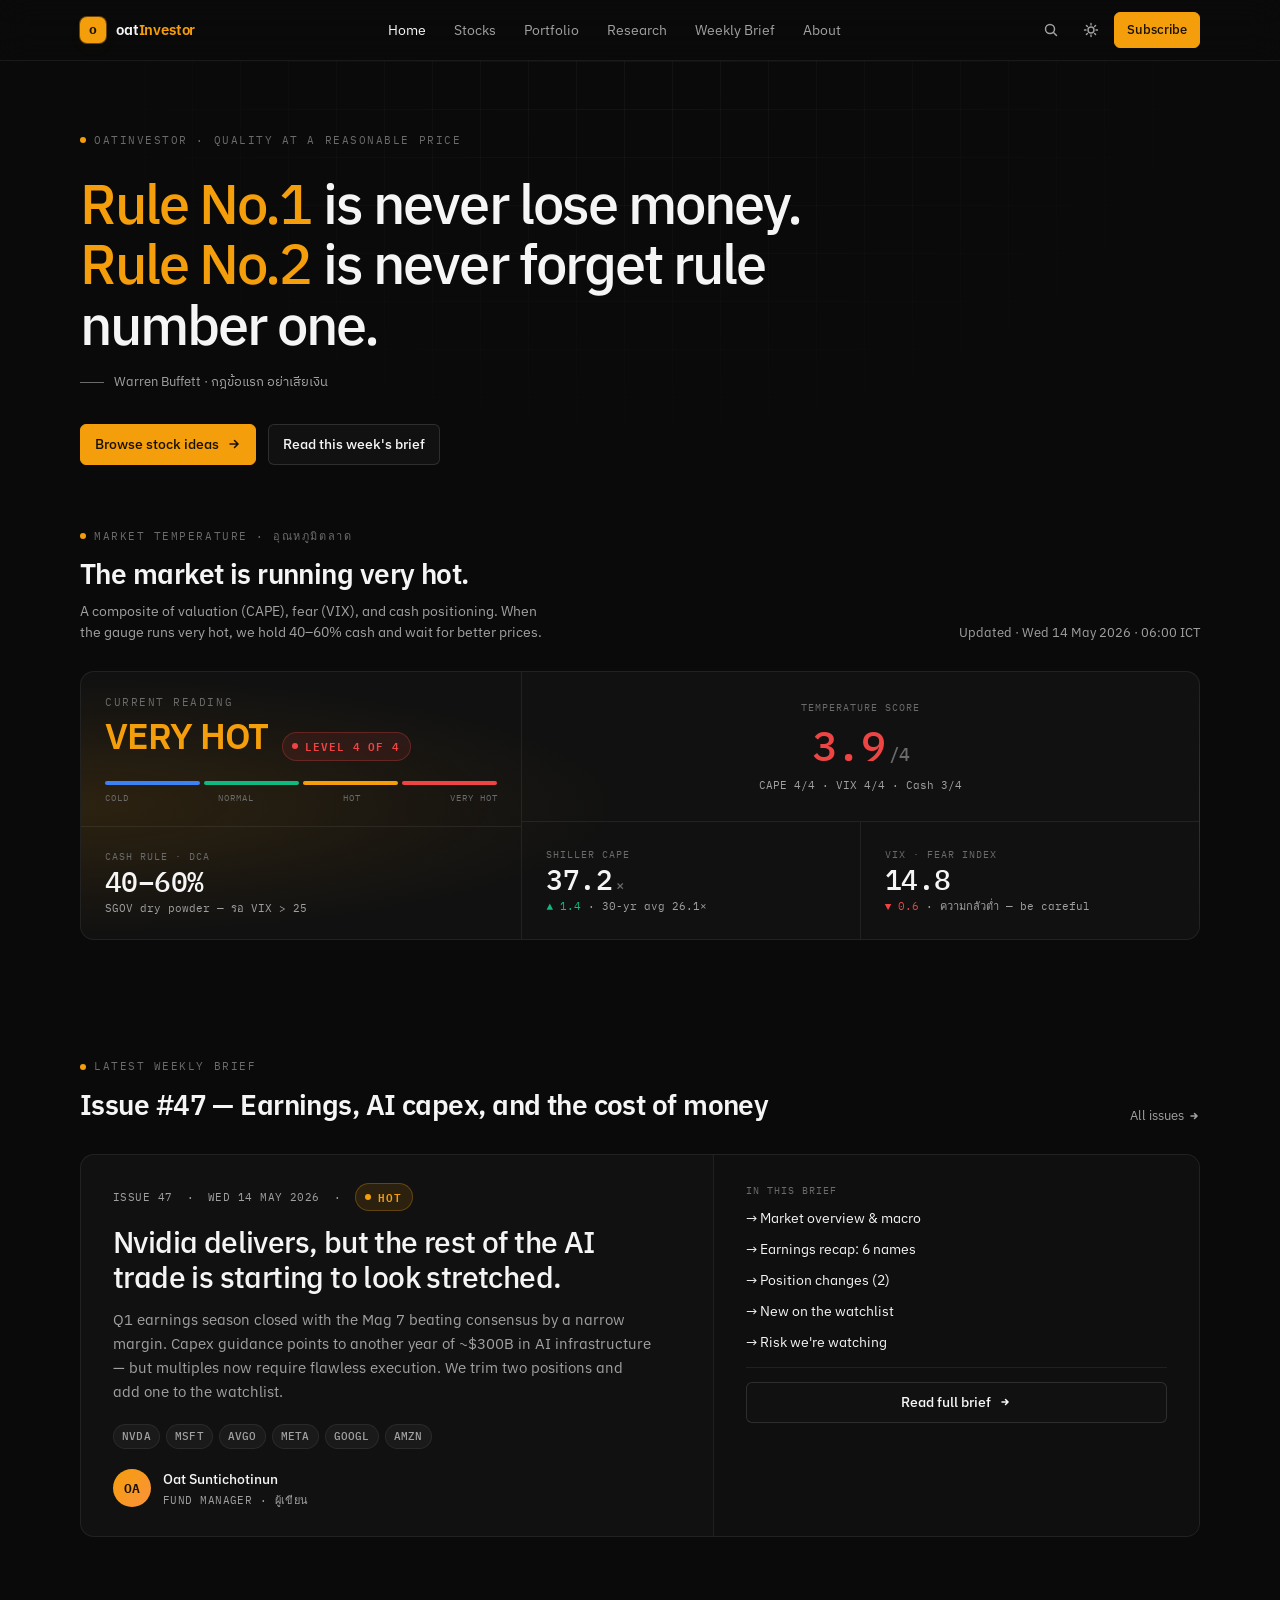
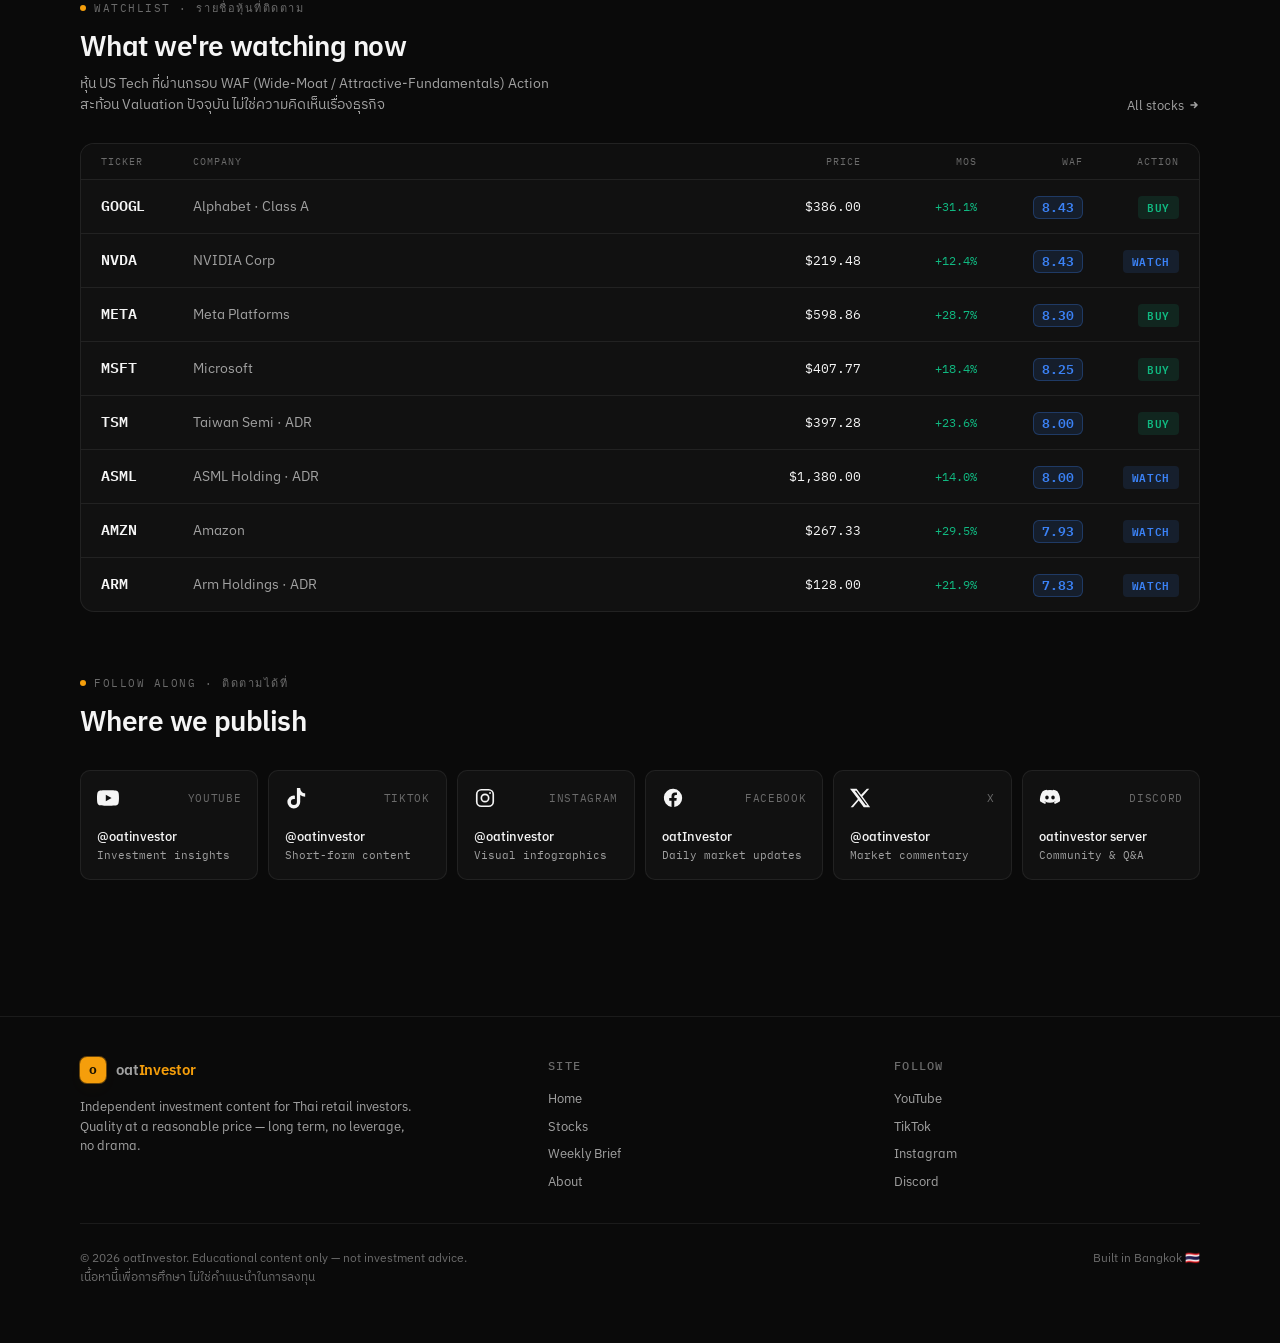
==== index.html @ 45a9cd3b "initial: oat public investment website + benchmark pipeline - Static website: portfolio, stocks, res" ====
<!doctype html>
<html lang="th">
<head>
  <meta charset="utf-8" />
  <meta name="viewport" content="width=device-width, initial-scale=1" />
  <title>oatInvestor — Quality at a reasonable price</title>
  <meta name="description" content="Smart, long-term investing in US tech stocks for Thai retail investors. Weekly briefs, WAF scores, and market temperature signals." />
  <link rel="preconnect" href="https://fonts.googleapis.com" />
  <link rel="preconnect" href="https://fonts.gstatic.com" crossorigin />
  <link href="https://fonts.googleapis.com/css2?family=IBM+Plex+Mono:wght@400;500;600&family=IBM+Plex+Sans+Thai:wght@400;500;600&family=IBM+Plex+Sans:wght@400;500;600;700&display=swap" rel="stylesheet" />
  <link rel="stylesheet" href="styles.css" />
  <script src="app.js" defer></script>
</head>
<body>

<!-- =============== NAV =============== -->
<header class="nav">
  <div class="container nav-inner">
    <a href="index.html" class="brand" aria-label="oatInvestor home">
      <span class="brand-mark" aria-hidden="true">o</span>
      <span class="brand-name">oat<b>Investor</b></span>
    </a>

    <nav class="nav-links" aria-label="Primary">
      <a href="index.html"    class="nav-link" data-nav="index">Home</a>
      <a href="stocks.html"   class="nav-link" data-nav="stocks">Stocks</a>
      <a href="portfolio.html" class="nav-link" data-nav="portfolio">Portfolio</a>
      <a href="research.html"  class="nav-link" data-nav="research">Research</a>
      <a href="brief.html"   class="nav-link" data-nav="brief">Weekly Brief</a>
      <a href="about.html"   class="nav-link" data-nav="about">About</a>
    </nav>

    <div class="nav-actions">
      <button class="icon-btn" aria-label="Search">
        <svg viewBox="0 0 16 16" fill="none" stroke="currentColor" stroke-width="1.5"><circle cx="7" cy="7" r="4.5"/><path d="m10.5 10.5 3 3" stroke-linecap="round"/></svg>
      </button>
      <button class="icon-btn" data-theme-toggle aria-label="Toggle theme">
        <svg data-icon-sun viewBox="0 0 16 16" fill="none" stroke="currentColor" stroke-width="1.4" stroke-linecap="round"><circle cx="8" cy="8" r="3"/><path d="M8 1.5v1.5M8 13v1.5M14.5 8H13M3 8H1.5M12.6 3.4l-1.05 1.05M4.45 11.55 3.4 12.6M12.6 12.6l-1.05-1.05M4.45 4.45 3.4 3.4"/></svg>
        <svg data-icon-moon viewBox="0 0 16 16" fill="none" stroke="currentColor" stroke-width="1.4" stroke-linejoin="round" style="display:none"><path d="M13.5 9.5A5.5 5.5 0 1 1 6.5 2.5a4.5 4.5 0 0 0 7 7Z"/></svg>
      </button>
      <a href="brief.html" class="btn btn-primary" style="font-size:13px;padding:7px 12px">Subscribe</a>
    </div>
  </div>
</header>

<!-- =============== HERO =============== -->
<section class="hero">
  <div class="hero-grid-bg" aria-hidden="true"></div>
  <div class="container hero-inner">
    <span class="eyebrow">oatInvestor · Quality at a reasonable price</span>
    <h1 class="hero-quote">
      <span class="hl">Rule No.<span class="num">1</span></span> is never lose money.<br/>
      <span class="hl">Rule No.<span class="num">2</span></span> is never forget rule number one.
    </h1>
    <div class="hero-attribution">Warren Buffett · กฎข้อแรก อย่าเสียเงิน</div>

    <div class="hero-cta">
      <a href="stocks.html" class="btn btn-primary">
        Browse stock ideas
        <svg width="14" height="14" viewBox="0 0 14 14" fill="none" stroke="currentColor" stroke-width="1.5" stroke-linecap="round"><path d="M3 7h8M7.5 3.5 11 7l-3.5 3.5"/></svg>
      </a>
      <a href="brief.html" class="btn">Read this week's brief</a>
    </div>
  </div>
</section>

<!-- =============== MARKET TEMPERATURE =============== -->
<section class="section" style="padding-top:24px">
  <div class="container">
    <div class="section-head">
      <div>
        <span class="eyebrow">Market Temperature · อุณหภูมิตลาด</span>
        <h2>The market is running very hot.</h2>
        <p class="lead">A composite of valuation (CAPE), fear (VIX), and cash positioning. When the gauge runs very hot, we hold 40–60% cash and wait for better prices.</p>
      </div>
      <span class="link-inline">Updated · Wed 14 May 2026 · 06:00 ICT</span>
    </div>

    <div class="temp-widget" style="grid-template-columns:1.3fr 2fr" role="group" aria-label="Market temperature">

      <!-- LEFT: Current Reading (top) + Cash Rule (bottom) -->
      <div style="padding:0; display:grid; grid-template-rows:1fr auto">
        <div class="temp-main" style="padding:22px 24px">
          <div>
            <div class="temp-main-label">Current reading</div>
            <div style="display:flex; align-items:baseline; gap:14px; margin-top:8px">
              <div class="temp-main-value">VERY HOT</div>
              <span class="temp temp-veryhot"><span class="chip-dot"></span>Level 4 of 4</span>
            </div>
          </div>
          <div>
            <div class="temp-main-scale" aria-hidden="true">
              <div class="tick cold"></div>
              <div class="tick normal"></div>
              <div class="tick hot"></div>
              <div class="tick veryhot"></div>
            </div>
            <div class="temp-main-scale-labels">
              <span>Cold</span><span>Normal</span><span>Hot</span><span>Very hot</span>
            </div>
          </div>
        </div>
        <div class="temp-metric" style="padding:22px 24px; border-top:1px solid var(--hairline)">
          <div class="temp-metric-label">Cash Rule · DCA</div>
          <div class="temp-metric-value">40–60%</div>
          <div class="temp-metric-sub">SGOV dry powder — รอ VIX &gt; 25</div>
        </div>
      </div>

      <!-- RIGHT: Temperature Score (top, centered) + CAPE | VIX (bottom, 2-col) -->
      <div style="padding:0; display:grid; grid-template-rows:auto 1fr">
        <div class="temp-metric" style="padding:28px 24px; text-align:center; align-items:center; border-bottom:1px solid var(--hairline)">
          <div class="temp-metric-label">Temperature Score</div>
          <div class="temp-metric-value" style="color:var(--red); font-size:42px; margin:6px 0">3.9<span style="color:var(--fg-dim); font-size:18px; margin-left:4px">/4</span></div>
          <div class="temp-metric-sub">CAPE 4/4 · VIX 4/4 · Cash 3/4</div>
        </div>
        <div style="display:grid; grid-template-columns:1fr 1fr">
          <div class="temp-metric" style="padding:22px 24px; border-right:1px solid var(--hairline)">
            <div class="temp-metric-label">Shiller CAPE</div>
            <div class="temp-metric-value">37.2<span style="color:var(--fg-dim); font-size:14px; margin-left:4px">×</span></div>
            <div class="temp-metric-sub"><span class="delta-up">▲ 1.4</span> · 30-yr avg 26.1×</div>
          </div>
          <div class="temp-metric" style="padding:22px 24px">
            <div class="temp-metric-label">VIX · Fear Index</div>
            <div class="temp-metric-value">14.8</div>
            <div class="temp-metric-sub"><span class="delta-down">▼ 0.6</span> · ความกลัวต่ำ — be careful</div>
          </div>
        </div>
      </div>

    </div>
  </div>
</section>

<!-- =============== LATEST WEEKLY BRIEF =============== -->
<section class="section">
  <div class="container">
    <div class="section-head">
      <div>
        <span class="eyebrow">Latest Weekly Brief</span>
        <h2>Issue #47 — Earnings, AI capex, and the cost of money</h2>
      </div>
      <a href="brief.html" class="link-inline">All issues
        <svg viewBox="0 0 12 12" fill="none" stroke="currentColor" stroke-width="1.5" stroke-linecap="round"><path d="M3 6h6M6.5 3.5 9 6l-2.5 2.5"/></svg>
      </a>
    </div>

    <article class="brief-preview">
      <div class="brief-preview-main">
        <div class="brief-preview-meta">
          <span>Issue 47</span>
          <span>·</span>
          <span>Wed 14 May 2026</span>
          <span>·</span>
          <span class="temp temp-hot"><span class="chip-dot"></span>Hot</span>
        </div>
        <h3 class="brief-preview-headline">
          Nvidia delivers, but the rest of the AI trade is starting to look stretched.
        </h3>
        <p style="color:var(--fg-muted); font-size:15px; line-height:1.6; max-width:60ch">
          Q1 earnings season closed with the Mag 7 beating consensus by a narrow margin. Capex guidance points to another year of ~$300B in AI infrastructure — but multiples now require flawless execution. We trim two positions and add one to the watchlist.
        </p>
        <div class="brief-tickers">
          <span class="chip">NVDA</span>
          <span class="chip">MSFT</span>
          <span class="chip">AVGO</span>
          <span class="chip">META</span>
          <span class="chip">GOOGL</span>
          <span class="chip">AMZN</span>
        </div>
        <div style="display:flex; align-items:center; gap:14px; margin-top:6px">
          <div class="author">
            <div class="author-avatar">OA</div>
            <div class="author-info">
              <div class="author-name">Oat Suntichotinun</div>
              <div class="author-role">Fund Manager · ผู้เขียน</div>
            </div>
          </div>
        </div>
      </div>

      <aside class="brief-preview-side" aria-label="Brief highlights">
        <div>
          <div class="temp-metric-label" style="margin-bottom:10px">In this brief</div>
          <ul style="list-style:none; padding:0; margin:0; display:grid; gap:10px; font-size:14px; line-height:1.5">
            <li>→ Market overview &amp; macro</li>
            <li>→ Earnings recap: 6 names</li>
            <li>→ Position changes (2)</li>
            <li>→ New on the watchlist</li>
            <li>→ Risk we're watching</li>
          </ul>
        </div>
        <hr class="divider" />
        <a href="brief.html" class="btn" style="width:100%; justify-content:center">
          Read full brief
          <svg width="12" height="12" viewBox="0 0 12 12" fill="none" stroke="currentColor" stroke-width="1.5" stroke-linecap="round"><path d="M3 6h6M6.5 3.5 9 6l-2.5 2.5"/></svg>
        </a>
      </aside>
    </article>
  </div>
</section>

<!-- =============== WATCHLIST STRIP =============== -->
<section class="section" style="padding-top:0">
  <div class="container">
    <div class="section-head">
      <div>
        <span class="eyebrow">Watchlist · รายชื่อหุ้นที่ติดตาม</span>
        <h2>What we're watching now</h2>
        <p class="lead">หุ้น US Tech ที่ผ่านกรอบ WAF (Wide-Moat / Attractive-Fundamentals) Action สะท้อน Valuation ปัจจุบัน ไม่ใช่ความคิดเห็นเรื่องธุรกิจ</p>
      </div>
      <a href="stocks.html" class="link-inline">All stocks
        <svg viewBox="0 0 12 12" fill="none" stroke="currentColor" stroke-width="1.5" stroke-linecap="round"><path d="M3 6h6M6.5 3.5 9 6l-2.5 2.5"/></svg>
      </a>
    </div>

    <div class="watchlist">
      <!-- Header row -->
      <div class="watchlist-row">
        <span>Ticker</span>
        <span>Company</span>
        <span style="text-align:right" class="col-hide-mobile">Price</span>
        <span style="text-align:right" class="col-hide-mobile">MoS</span>
        <span style="text-align:right">WAF</span>
        <span style="text-align:right">Action</span>
      </div>

      <!-- GOOGL -->
      <a class="watchlist-row" href="stocks.html">
        <span class="watchlist-ticker">GOOGL</span>
        <span class="watchlist-name">Alphabet · Class A</span>
        <span class="watchlist-price col-hide-mobile">$386.00</span>
        <span class="watchlist-delta delta-up col-hide-mobile">+31.1%</span>
        <span style="text-align:right"><span class="waf waf-mid">8.43</span></span>
        <span style="text-align:right"><span class="action action-buy">Buy</span></span>
      </a>

      <!-- NVDA -->
      <a class="watchlist-row" href="stock-nvda.html">
        <span class="watchlist-ticker">NVDA</span>
        <span class="watchlist-name">NVIDIA Corp</span>
        <span class="watchlist-price col-hide-mobile">$219.48</span>
        <span class="watchlist-delta delta-up col-hide-mobile">+12.4%</span>
        <span style="text-align:right"><span class="waf waf-mid">8.43</span></span>
        <span style="text-align:right"><span class="action action-watch">Watch</span></span>
      </a>

      <!-- META -->
      <a class="watchlist-row" href="stocks.html">
        <span class="watchlist-ticker">META</span>
        <span class="watchlist-name">Meta Platforms</span>
        <span class="watchlist-price col-hide-mobile">$598.86</span>
        <span class="watchlist-delta delta-up col-hide-mobile">+28.7%</span>
        <span style="text-align:right"><span class="waf waf-mid">8.30</span></span>
        <span style="text-align:right"><span class="action action-buy">Buy</span></span>
      </a>

      <!-- MSFT -->
      <a class="watchlist-row" href="stocks.html">
        <span class="watchlist-ticker">MSFT</span>
        <span class="watchlist-name">Microsoft</span>
        <span class="watchlist-price col-hide-mobile">$407.77</span>
        <span class="watchlist-delta delta-up col-hide-mobile">+18.4%</span>
        <span style="text-align:right"><span class="waf waf-mid">8.25</span></span>
        <span style="text-align:right"><span class="action action-buy">Buy</span></span>
      </a>

      <!-- TSM -->
      <a class="watchlist-row" href="stocks.html">
        <span class="watchlist-ticker">TSM</span>
        <span class="watchlist-name">Taiwan Semi · ADR</span>
        <span class="watchlist-price col-hide-mobile">$397.28</span>
        <span class="watchlist-delta delta-up col-hide-mobile">+23.6%</span>
        <span style="text-align:right"><span class="waf waf-mid">8.00</span></span>
        <span style="text-align:right"><span class="action action-buy">Buy</span></span>
      </a>

      <!-- ASML -->
      <a class="watchlist-row" href="stocks.html">
        <span class="watchlist-ticker">ASML</span>
        <span class="watchlist-name">ASML Holding · ADR</span>
        <span class="watchlist-price col-hide-mobile">$1,380.00</span>
        <span class="watchlist-delta delta-up col-hide-mobile">+14.0%</span>
        <span style="text-align:right"><span class="waf waf-mid">8.00</span></span>
        <span style="text-align:right"><span class="action action-watch">Watch</span></span>
      </a>

      <!-- AMZN -->
      <a class="watchlist-row" href="stocks.html">
        <span class="watchlist-ticker">AMZN</span>
        <span class="watchlist-name">Amazon</span>
        <span class="watchlist-price col-hide-mobile">$267.33</span>
        <span class="watchlist-delta delta-up col-hide-mobile">+29.5%</span>
        <span style="text-align:right"><span class="waf waf-mid">7.93</span></span>
        <span style="text-align:right"><span class="action action-watch">Watch</span></span>
      </a>

      <!-- ARM -->
      <a class="watchlist-row" href="stocks.html">
        <span class="watchlist-ticker">ARM</span>
        <span class="watchlist-name">Arm Holdings · ADR</span>
        <span class="watchlist-price col-hide-mobile">$128.00</span>
        <span class="watchlist-delta delta-up col-hide-mobile">+21.9%</span>
        <span style="text-align:right"><span class="waf waf-mid">7.83</span></span>
        <span style="text-align:right"><span class="action action-watch">Watch</span></span>
      </a>
    </div>
  </div>
</section>

<!-- =============== SOCIAL CHANNELS =============== -->
<section class="section" style="padding-top:0">
  <div class="container">
    <div class="section-head">
      <div>
        <span class="eyebrow">Follow along · ติดตามได้ที่</span>
        <h2>Where we publish</h2>
      </div>
    </div>

    <div class="socials">
      <a class="social" href="https://youtube.com/@oatinvestor" target="_blank" rel="noopener" aria-label="YouTube">
        <div class="social-top">
          <svg class="social-icon" viewBox="0 0 24 24" fill="currentColor"><path d="M23.5 6.2a3 3 0 0 0-2.1-2.1C19.6 3.6 12 3.6 12 3.6s-7.6 0-9.4.5A3 3 0 0 0 .5 6.2C0 8 0 12 0 12s0 4 .5 5.8a3 3 0 0 0 2.1 2.1c1.8.5 9.4.5 9.4.5s7.6 0 9.4-.5a3 3 0 0 0 2.1-2.1c.5-1.8.5-5.8.5-5.8s0-4-.5-5.8ZM9.6 15.6V8.4l6.3 3.6-6.3 3.6Z"/></svg>
          <span class="social-name">YouTube</span>
        </div>
        <div>
          <div class="social-handle">@oatinvestor</div>
          <div class="social-followers">Investment insights</div>
        </div>
      </a>

      <a class="social" href="https://tiktok.com/@oatinvestor" target="_blank" rel="noopener" aria-label="TikTok">
        <div class="social-top">
          <svg class="social-icon" viewBox="0 0 24 24" fill="currentColor"><path d="M16.6 1H13v15.3a3.3 3.3 0 1 1-3.3-3.3c.4 0 .8.1 1.1.2V9.5a7 7 0 0 0-1.1-.1A7 7 0 1 0 16.6 16.3V8.6a8.4 8.4 0 0 0 5.4 1.9v-3.7c-2.9 0-5.4-2.6-5.4-5.8Z"/></svg>
          <span class="social-name">TikTok</span>
        </div>
        <div>
          <div class="social-handle">@oatinvestor</div>
          <div class="social-followers">Short-form content</div>
        </div>
      </a>

      <a class="social" href="https://instagram.com/oatinvestor" target="_blank" rel="noopener" aria-label="Instagram">
        <div class="social-top">
          <svg class="social-icon" viewBox="0 0 24 24" fill="none" stroke="currentColor" stroke-width="1.8"><rect x="3" y="3" width="18" height="18" rx="5"/><circle cx="12" cy="12" r="4"/><circle cx="17.5" cy="6.5" r="1" fill="currentColor" stroke="none"/></svg>
          <span class="social-name">Instagram</span>
        </div>
        <div>
          <div class="social-handle">@oatinvestor</div>
          <div class="social-followers">Visual infographics</div>
        </div>
      </a>

      <a class="social" href="https://facebook.com/oatinvestor" target="_blank" rel="noopener" aria-label="Facebook">
        <div class="social-top">
          <svg class="social-icon" viewBox="0 0 24 24" fill="currentColor"><path d="M22 12a10 10 0 1 0-11.6 9.9V14.9H7.9V12h2.5V9.8c0-2.5 1.5-3.9 3.7-3.9 1.1 0 2.2.2 2.2.2v2.5h-1.3c-1.2 0-1.6.8-1.6 1.6V12h2.7l-.4 2.9h-2.3v7A10 10 0 0 0 22 12Z"/></svg>
          <span class="social-name">Facebook</span>
        </div>
        <div>
          <div class="social-handle">oatInvestor</div>
          <div class="social-followers">Daily market updates</div>
        </div>
      </a>

      <a class="social" href="https://x.com/oatinvestor" target="_blank" rel="noopener" aria-label="X (Twitter)">
        <div class="social-top">
          <svg class="social-icon" viewBox="0 0 24 24" fill="currentColor"><path d="M18.4 2H21l-7.4 8.4L22 22h-7l-5.5-7.2L3.3 22H.7l7.9-9L0 2h7.2l4.9 6.5L18.4 2Zm-1.2 18h1.6L6.9 4H5.2l12 16Z"/></svg>
          <span class="social-name">X</span>
        </div>
        <div>
          <div class="social-handle">@oatinvestor</div>
          <div class="social-followers">Market commentary</div>
        </div>
      </a>

      <a class="social" href="#discord" aria-label="Discord">
        <div class="social-top">
          <svg class="social-icon" viewBox="0 0 24 24" fill="currentColor"><path d="M20 4.5A18.3 18.3 0 0 0 15.5 3l-.2.5a16.6 16.6 0 0 0-6.6 0L8.5 3A18.3 18.3 0 0 0 4 4.5C1.4 8.3.7 12 1.1 15.6A18.5 18.5 0 0 0 6.7 18.5l1.1-1.5a11.7 11.7 0 0 1-1.8-.9l.4-.3a13 13 0 0 0 11.2 0l.4.3-1.8.9 1.1 1.5a18.5 18.5 0 0 0 5.6-2.9c.5-4-.3-7.7-2.9-11.1ZM8.7 13.7c-1 0-1.9-1-1.9-2.2s.8-2.2 1.9-2.2 1.9 1 1.9 2.2-.8 2.2-1.9 2.2Zm6.6 0c-1 0-1.9-1-1.9-2.2s.8-2.2 1.9-2.2 1.9 1 1.9 2.2-.8 2.2-1.9 2.2Z"/></svg>
          <span class="social-name">Discord</span>
        </div>
        <div>
          <div class="social-handle">oatinvestor server</div>
          <div class="social-followers">Community &amp; Q&amp;A</div>
        </div>
      </a>
    </div>
  </div>
</section>

<!-- =============== FOOTER =============== -->
<footer class="footer">
  <div class="container">
    <div class="footer-grid">
      <div class="footer-col">
        <div class="brand" style="margin-bottom:14px">
          <span class="brand-mark">o</span>
          <span class="brand-name">oat<b>Investor</b></span>
        </div>
        <p style="max-width:42ch; color:var(--fg-muted)">
          Independent investment content for Thai retail investors. Quality at a reasonable price — long term, no leverage, no drama.
        </p>
      </div>
      <div class="footer-col">
        <h4>Site</h4>
        <ul>
          <li><a href="index.html">Home</a></li>
          <li><a href="stocks.html">Stocks</a></li>
          <li><a href="brief.html">Weekly Brief</a></li>
          <li><a href="about.html">About</a></li>
        </ul>
      </div>
      <div class="footer-col">
        <h4>Follow</h4>
        <ul>
          <li><a href="https://youtube.com/@oatinvestor" target="_blank" rel="noopener">YouTube</a></li>
          <li><a href="https://tiktok.com/@oatinvestor" target="_blank" rel="noopener">TikTok</a></li>
          <li><a href="https://instagram.com/oatinvestor" target="_blank" rel="noopener">Instagram</a></li>
          <li><a href="#discord">Discord</a></li>
        </ul>
      </div>
    </div>
    <div class="footer-disclaimer">
      <span>© 2026 oatInvestor. Educational content only — not investment advice.<br/>เนื้อหานี้เพื่อการศึกษา ไม่ใช่คำแนะนำในการลงทุน</span>
      <span>Built in Bangkok 🇹🇭</span>
    </div>
  </div>
</footer>

</body>
</html>
---- styles.css ----
/* ============================================
   oatinvestor — design tokens & shared styles
   ============================================ */

:root {
  /* ---- Brand colors (constant across themes) ---- */
  --amber: #f59e0b;
  --amber-soft: rgba(245, 158, 11, 0.12);
  --amber-line: rgba(245, 158, 11, 0.28);

  --green: #10b981;
  --green-soft: rgba(16, 185, 129, 0.12);
  --green-line: rgba(16, 185, 129, 0.28);

  --red: #ef4444;
  --red-soft: rgba(239, 68, 68, 0.10);
  --red-line: rgba(239, 68, 68, 0.28);

  --blue: #3b82f6;
  --blue-soft: rgba(59, 130, 246, 0.12);
  --blue-line: rgba(59, 130, 246, 0.28);

  --orange: #fb923c;
  --orange-soft: rgba(251, 146, 60, 0.12);

  /* ---- Type ---- */
  --font-sans: "IBM Plex Sans", "IBM Plex Sans Thai", -apple-system, BlinkMacSystemFont, "Segoe UI", system-ui, sans-serif;
  --font-mono: "IBM Plex Mono", "SF Mono", ui-monospace, Menlo, monospace;

  /* ---- Sizing ---- */
  --radius-xs: 4px;
  --radius-sm: 6px;
  --radius-md: 10px;
  --radius-lg: 14px;
  --radius-xl: 20px;

  --maxw: 1200px;
  --gutter: clamp(20px, 4vw, 40px);
}

/* ---- Dark theme (default) ---- */
:root,
[data-theme="dark"] {
  --bg: #0a0a0a;
  --bg-elev: #111111;
  --bg-elev-2: #161616;
  --bg-soft: #0f0f0f;
  --fg: #f5f5f5;
  --fg-muted: #a1a1a1;
  --fg-dim: #6b6b6b;
  --hairline: rgba(255, 255, 255, 0.07);
  --hairline-strong: rgba(255, 255, 255, 0.12);
  --chip-bg: rgba(255, 255, 255, 0.04);
  --grid-line: rgba(255, 255, 255, 0.04);
  --glow: rgba(245, 158, 11, 0.18);
  color-scheme: dark;
}

/* ---- Light theme ---- */
[data-theme="light"] {
  --bg: #f8f9fa;
  --bg-elev: #ffffff;
  --bg-elev-2: #ffffff;
  --bg-soft: #f3f4f6;
  --fg: #0a0a0a;
  --fg-muted: #525252;
  --fg-dim: #8a8a8a;
  --hairline: rgba(10, 10, 10, 0.08);
  --hairline-strong: rgba(10, 10, 10, 0.16);
  --chip-bg: rgba(10, 10, 10, 0.04);
  --grid-line: rgba(10, 10, 10, 0.04);
  --glow: rgba(245, 158, 11, 0.22);
  color-scheme: light;
}

/* ============================================
   Reset
   ============================================ */
*,
*::before,
*::after { box-sizing: border-box; }

html, body { margin: 0; padding: 0; }

body {
  font-family: var(--font-sans);
  font-feature-settings: "ss01", "ss02", "cv11";
  background: var(--bg);
  color: var(--fg);
  -webkit-font-smoothing: antialiased;
  -moz-osx-font-smoothing: grayscale;
  line-height: 1.5;
  min-height: 100vh;
  text-rendering: optimizeLegibility;
}

a {
  color: inherit;
  text-decoration: none;
}

button {
  font-family: inherit;
  cursor: pointer;
  background: none;
  border: none;
  color: inherit;
  padding: 0;
}

h1, h2, h3, h4 {
  margin: 0;
  font-weight: 600;
  letter-spacing: -0.02em;
  text-wrap: balance;
}

p { margin: 0; text-wrap: pretty; }

img { max-width: 100%; display: block; }

::selection { background: var(--amber); color: #0a0a0a; }

/* ============================================
   Layout
   ============================================ */
.container {
  max-width: var(--maxw);
  margin: 0 auto;
  padding: 0 var(--gutter);
}

.section {
  padding: 56px 0;
}

@media (max-width: 720px) {
  .section { padding: 40px 0; }
}

/* ============================================
   Navbar
   ============================================ */
.nav {
  position: sticky;
  top: 0;
  z-index: 50;
  background: color-mix(in oklab, var(--bg) 80%, transparent);
  backdrop-filter: saturate(180%) blur(16px);
  -webkit-backdrop-filter: saturate(180%) blur(16px);
  border-bottom: 1px solid var(--hairline);
}

.nav-inner {
  display: flex;
  align-items: center;
  justify-content: space-between;
  gap: 24px;
  height: 60px;
}

.brand {
  display: inline-flex;
  align-items: center;
  gap: 10px;
  font-weight: 600;
  letter-spacing: -0.01em;
}

.brand-mark {
  width: 26px;
  height: 26px;
  border-radius: 7px;
  background: var(--amber);
  display: grid;
  place-items: center;
  color: #1a1200;
  font-family: var(--font-mono);
  font-weight: 700;
  font-size: 13px;
  box-shadow: 0 0 0 1px rgba(245,158,11,0.4), 0 6px 20px -8px var(--glow);
}

.brand-name { font-size: 15px; }
.brand-name b { color: var(--amber); font-weight: 600; }

.nav-links {
  display: flex;
  align-items: center;
  gap: 4px;
}

.nav-link {
  display: inline-flex;
  align-items: center;
  padding: 6px 12px;
  font-size: 14px;
  color: var(--fg-muted);
  border-radius: var(--radius-sm);
  transition: color 0.15s, background 0.15s;
}
.nav-link:hover { color: var(--fg); background: var(--chip-bg); }
.nav-link.is-active { color: var(--fg); }

.nav-actions { display: inline-flex; align-items: center; gap: 6px; }

.icon-btn {
  width: 34px;
  height: 34px;
  border-radius: var(--radius-sm);
  display: grid;
  place-items: center;
  color: var(--fg-muted);
  transition: background 0.15s, color 0.15s;
}
.icon-btn:hover { background: var(--chip-bg); color: var(--fg); }
.icon-btn svg { width: 16px; height: 16px; }

/* Mobile nav */
.nav-menu-btn { display: none; }
@media (max-width: 800px) {
  .nav-links { display: none; }
  .nav-menu-btn { display: grid; }
}

/* ============================================
   Buttons + chips
   ============================================ */
.btn {
  display: inline-flex;
  align-items: center;
  gap: 8px;
  padding: 9px 14px;
  border-radius: var(--radius-sm);
  font-size: 14px;
  font-weight: 500;
  border: 1px solid var(--hairline-strong);
  background: var(--bg-elev);
  color: var(--fg);
  transition: background 0.15s, border-color 0.15s, transform 0.05s;
}
.btn:hover { background: var(--bg-elev-2); }
.btn:active { transform: translateY(0.5px); }
.btn-primary {
  background: var(--amber);
  color: #1a1200;
  border-color: var(--amber);
}
.btn-primary:hover { background: #fbbf24; }
.btn-ghost { background: transparent; }

.chip {
  display: inline-flex;
  align-items: center;
  gap: 6px;
  padding: 3px 8px;
  font-size: 11px;
  font-weight: 500;
  border-radius: 999px;
  background: var(--chip-bg);
  color: var(--fg-muted);
  border: 1px solid var(--hairline);
  letter-spacing: 0.02em;
  text-transform: uppercase;
  font-family: var(--font-mono);
  white-space: nowrap;
}
.chip-dot {
  width: 6px;
  height: 6px;
  border-radius: 50%;
  background: currentColor;
}

/* WAF score badge */
.waf {
  display: inline-flex;
  align-items: baseline;
  gap: 4px;
  padding: 4px 8px;
  border-radius: var(--radius-sm);
  font-family: var(--font-mono);
  font-size: 13px;
  font-weight: 600;
  font-feature-settings: "tnum";
  border: 1px solid;
  line-height: 1;
}
.waf-label { font-size: 9px; font-weight: 500; opacity: 0.7; letter-spacing: 0.08em; text-transform: uppercase; }
.waf-high   { color: var(--green);  background: var(--green-soft);  border-color: var(--green-line); }
.waf-mid    { color: var(--blue);   background: var(--blue-soft);   border-color: var(--blue-line); }
.waf-low    { color: var(--amber);  background: var(--amber-soft);  border-color: var(--amber-line); }
.waf-weak   { color: var(--orange); background: var(--orange-soft); border-color: rgba(251,146,60,0.28); }

/* Action badge */
.action {
  display: inline-flex;
  align-items: center;
  gap: 6px;
  padding: 3px 9px;
  font-size: 11px;
  font-weight: 600;
  font-family: var(--font-mono);
  letter-spacing: 0.06em;
  border-radius: var(--radius-xs);
  text-transform: uppercase;
}
.action-buy   { background: var(--green-soft); color: var(--green); }
.action-sell  { background: var(--red-soft); color: var(--red); }
.action-watch { background: var(--blue-soft); color: var(--blue); }
.action-hold  { background: var(--chip-bg); color: var(--fg-muted); }

/* Conviction */
.conv {
  display: inline-flex;
  align-items: center;
  gap: 4px;
  font-size: 11px;
  color: var(--fg-muted);
  font-family: var(--font-mono);
  text-transform: uppercase;
  letter-spacing: 0.06em;
}
.conv-dots { display: inline-flex; gap: 2px; }
.conv-dot { width: 5px; height: 5px; border-radius: 50%; background: var(--hairline-strong); }
.conv-dot.on { background: var(--amber); }

/* Market temperature chip */
.temp {
  display: inline-flex;
  align-items: center;
  gap: 7px;
  padding: 5px 10px 5px 9px;
  border-radius: 999px;
  font-family: var(--font-mono);
  font-size: 11px;
  font-weight: 600;
  letter-spacing: 0.08em;
  text-transform: uppercase;
  border: 1px solid;
}
.temp-cold     { color: var(--blue);  background: var(--blue-soft);  border-color: var(--blue-line); }
.temp-normal   { color: var(--green); background: var(--green-soft); border-color: var(--green-line); }
.temp-hot      { color: var(--amber); background: var(--amber-soft); border-color: var(--amber-line); }
.temp-veryhot  { color: var(--red);   background: var(--red-soft);   border-color: var(--red-line); }

/* ============================================
   Card
   ============================================ */
.card {
  background: var(--bg-elev);
  border: 1px solid var(--hairline);
  border-radius: var(--radius-lg);
}

.card-pad { padding: 22px; }

.card-link {
  transition: border-color 0.18s, transform 0.18s, background 0.18s;
}
.card-link:hover {
  border-color: var(--hairline-strong);
  background: var(--bg-elev-2);
}

/* Section heading */
.eyebrow {
  font-family: var(--font-mono);
  font-size: 11px;
  letter-spacing: 0.14em;
  text-transform: uppercase;
  color: var(--fg-dim);
  display: inline-flex;
  align-items: center;
  gap: 8px;
}
.eyebrow::before {
  content: "";
  width: 6px;
  height: 6px;
  border-radius: 50%;
  background: var(--amber);
}

.section-head {
  display: flex;
  align-items: flex-end;
  justify-content: space-between;
  gap: 24px;
  margin-bottom: 28px;
  flex-wrap: wrap;
}
.section-head h2 {
  font-size: clamp(22px, 2.6vw, 28px);
  letter-spacing: -0.02em;
  margin-top: 8px;
}
.section-head .lead { color: var(--fg-muted); font-size: 14px; max-width: 60ch; margin-top: 6px; }

.link-inline {
  color: var(--fg-muted);
  font-size: 13px;
  display: inline-flex;
  align-items: center;
  gap: 4px;
  transition: color 0.15s;
}
.link-inline:hover { color: var(--amber); }
.link-inline svg { width: 12px; height: 12px; }

/* ============================================
   Mono / data
   ============================================ */
.mono { font-family: var(--font-mono); font-feature-settings: "tnum"; }
.muted { color: var(--fg-muted); }
.dim { color: var(--fg-dim); }

.delta-up   { color: var(--green); }
.delta-down { color: var(--red); }

/* ============================================
   Footer
   ============================================ */
.footer {
  margin-top: 80px;
  border-top: 1px solid var(--hairline);
  padding: 40px 0 56px;
  color: var(--fg-muted);
  font-size: 13px;
}
.footer-grid {
  display: grid;
  grid-template-columns: 1.4fr 1fr 1fr;
  gap: 40px;
}
@media (max-width: 720px) {
  .footer-grid { grid-template-columns: 1fr; gap: 28px; }
}
.footer-col h4 {
  font-size: 12px;
  text-transform: uppercase;
  letter-spacing: 0.1em;
  color: var(--fg-dim);
  font-family: var(--font-mono);
  margin-bottom: 14px;
  font-weight: 500;
}
.footer-col ul { list-style: none; padding: 0; margin: 0; display: grid; gap: 8px; }
.footer-col a:hover { color: var(--fg); }
.footer-disclaimer {
  margin-top: 32px;
  padding-top: 24px;
  border-top: 1px solid var(--hairline);
  font-size: 12px;
  color: var(--fg-dim);
  line-height: 1.6;
  display: flex;
  justify-content: space-between;
  gap: 20px;
  flex-wrap: wrap;
}

/* ============================================
   Utility
   ============================================ */
.row { display: flex; align-items: center; gap: 12px; }
.row-between { display: flex; align-items: center; justify-content: space-between; gap: 12px; }
.stack { display: flex; flex-direction: column; gap: 8px; }

.grid-2 { display: grid; grid-template-columns: 1fr 1fr; gap: 16px; }
.grid-3 { display: grid; grid-template-columns: repeat(3, 1fr); gap: 16px; }
.grid-4 { display: grid; grid-template-columns: repeat(4, 1fr); gap: 16px; }
@media (max-width: 900px) { .grid-3, .grid-4 { grid-template-columns: repeat(2, 1fr); } }
@media (max-width: 560px) { .grid-2, .grid-3, .grid-4 { grid-template-columns: 1fr; } }

.divider { height: 1px; background: var(--hairline); border: 0; margin: 0; }
.vline { width: 1px; align-self: stretch; background: var(--hairline); }

.kbd {
  font-family: var(--font-mono);
  font-size: 11px;
  padding: 2px 6px;
  border-radius: 4px;
  background: var(--chip-bg);
  border: 1px solid var(--hairline);
  color: var(--fg-muted);
}

/* ============================================
   Hero (home)
   ============================================ */
.hero {
  position: relative;
  padding: 64px 0 32px;
  overflow: hidden;
}
.hero-grid-bg {
  position: absolute;
  inset: 0;
  pointer-events: none;
  background-image:
    linear-gradient(var(--grid-line) 1px, transparent 1px),
    linear-gradient(90deg, var(--grid-line) 1px, transparent 1px);
  background-size: 48px 48px;
  mask-image: radial-gradient(ellipse at 50% 0%, #000 0%, transparent 70%);
  -webkit-mask-image: radial-gradient(ellipse at 50% 0%, #000 0%, transparent 70%);
}
.hero-inner { position: relative; }

.hero-quote {
  font-size: clamp(28px, 5.6vw, 56px);
  line-height: 1.08;
  letter-spacing: -0.035em;
  font-weight: 500;
  max-width: 22ch;
  margin-top: 24px;
  text-wrap: balance;
}
.hero-quote .hl { color: var(--amber); }
.hero-quote .num {
  font-family: var(--font-mono);
  font-weight: 500;
  letter-spacing: -0.02em;
}
.hero-attribution {
  font-size: 13px;
  color: var(--fg-muted);
  margin-top: 18px;
  display: inline-flex;
  align-items: center;
  gap: 10px;
}
.hero-attribution::before {
  content: "";
  width: 24px;
  height: 1px;
  background: var(--fg-dim);
}

.hero-cta {
  margin-top: 32px;
  display: flex;
  align-items: center;
  gap: 12px;
  flex-wrap: wrap;
}

/* ============================================
   Market Temperature widget
   ============================================ */
.temp-widget {
  display: grid;
  grid-template-columns: 1.1fr 1fr 1fr;
  gap: 0;
  border: 1px solid var(--hairline);
  border-radius: var(--radius-lg);
  background:
    radial-gradient(ellipse 80% 80% at 0% 50%, var(--amber-soft), transparent 60%),
    var(--bg-elev);
  overflow: hidden;
}
.temp-widget > div { padding: 22px 24px; }
.temp-widget > div + div { border-left: 1px solid var(--hairline); }

.temp-main { display: flex; flex-direction: column; gap: 14px; justify-content: space-between; }
.temp-main-label {
  font-family: var(--font-mono);
  font-size: 11px;
  letter-spacing: 0.14em;
  text-transform: uppercase;
  color: var(--fg-dim);
}
.temp-main-value {
  font-size: 36px;
  letter-spacing: -0.03em;
  font-weight: 600;
  line-height: 1;
  color: var(--amber);
  font-family: var(--font-sans);
}
.temp-main-scale {
  display: flex;
  align-items: center;
  gap: 4px;
  margin-top: 6px;
}
.temp-main-scale .tick {
  flex: 1;
  height: 4px;
  border-radius: 2px;
  background: var(--hairline);
}
.temp-main-scale .tick.cold    { background: var(--blue); }
.temp-main-scale .tick.normal  { background: var(--green); }
.temp-main-scale .tick.hot     { background: var(--amber); }
.temp-main-scale .tick.veryhot { background: var(--red); }
.temp-main-scale-labels {
  display: flex;
  justify-content: space-between;
  font-family: var(--font-mono);
  font-size: 9px;
  letter-spacing: 0.1em;
  color: var(--fg-dim);
  margin-top: 6px;
  text-transform: uppercase;
}

.temp-metric {
  display: flex;
  flex-direction: column;
  gap: 4px;
  justify-content: center;
}
.temp-metric-label {
  font-family: var(--font-mono);
  font-size: 10px;
  letter-spacing: 0.1em;
  color: var(--fg-dim);
  text-transform: uppercase;
}
.temp-metric-value {
  font-family: var(--font-mono);
  font-size: 28px;
  font-weight: 500;
  letter-spacing: -0.02em;
  color: var(--fg);
  line-height: 1;
}
.temp-metric-sub { font-family: var(--font-mono); font-size: 11px; color: var(--fg-muted); }

@media (max-width: 720px) {
  .temp-widget { grid-template-columns: 1fr; }
  .temp-widget > div + div { border-left: 0; border-top: 1px solid var(--hairline); }
}

/* ============================================
   Watchlist strip
   ============================================ */
.watchlist {
  border: 1px solid var(--hairline);
  border-radius: var(--radius-lg);
  background: var(--bg-elev);
  overflow: hidden;
}
.watchlist-row {
  display: grid;
  grid-template-columns: 76px 1fr 90px 100px 90px 80px;
  align-items: center;
  gap: 16px;
  padding: 14px 20px;
  border-top: 1px solid var(--hairline);
  transition: background 0.15s;
}
.watchlist-row:hover { background: var(--bg-elev-2); }
.watchlist-row:first-child {
  border-top: 0;
  background: var(--bg-soft);
  font-family: var(--font-mono);
  font-size: 10px;
  letter-spacing: 0.1em;
  text-transform: uppercase;
  color: var(--fg-dim);
  padding: 10px 20px;
}
.watchlist-ticker {
  font-family: var(--font-mono);
  font-weight: 600;
  font-size: 15px;
  letter-spacing: -0.01em;
}
.watchlist-name {
  font-size: 14px;
  color: var(--fg-muted);
  overflow: hidden;
  text-overflow: ellipsis;
  white-space: nowrap;
}
.watchlist-price {
  font-family: var(--font-mono);
  font-size: 13px;
  text-align: right;
}
.watchlist-delta {
  font-family: var(--font-mono);
  font-size: 12px;
  text-align: right;
}

@media (max-width: 720px) {
  .watchlist-row {
    grid-template-columns: 60px 1fr 70px;
  }
  .watchlist-row .col-hide-mobile { display: none; }
  .watchlist-row:first-child { font-size: 9px; }
}

/* ============================================
   Brief preview (home)
   ============================================ */
.brief-preview {
  display: grid;
  grid-template-columns: 1.3fr 1fr;
  gap: 0;
  border: 1px solid var(--hairline);
  border-radius: var(--radius-lg);
  background: var(--bg-elev);
  overflow: hidden;
}
.brief-preview-main { padding: 28px 32px; display: flex; flex-direction: column; gap: 14px; }
.brief-preview-side {
  padding: 28px 32px;
  background: var(--bg-soft);
  border-left: 1px solid var(--hairline);
  display: flex;
  flex-direction: column;
  gap: 14px;
}
.brief-preview-headline {
  font-size: clamp(22px, 2.6vw, 30px);
  line-height: 1.15;
  letter-spacing: -0.02em;
  font-weight: 500;
}
.brief-preview-meta {
  display: flex;
  align-items: center;
  gap: 14px;
  flex-wrap: wrap;
  font-family: var(--font-mono);
  font-size: 11px;
  color: var(--fg-muted);
  letter-spacing: 0.04em;
  text-transform: uppercase;
}
.brief-tickers {
  display: flex;
  flex-wrap: wrap;
  gap: 6px;
  margin-top: 6px;
}
.brief-tickers .chip { text-transform: uppercase; }

@media (max-width: 800px) {
  .brief-preview { grid-template-columns: 1fr; }
  .brief-preview-side { border-left: 0; border-top: 1px solid var(--hairline); }
}

/* ============================================
   Socials grid
   ============================================ */
.socials {
  display: grid;
  grid-template-columns: repeat(6, 1fr);
  gap: 10px;
}
@media (max-width: 800px) { .socials { grid-template-columns: repeat(3, 1fr); } }
@media (max-width: 480px) { .socials { grid-template-columns: repeat(2, 1fr); } }

.social {
  border: 1px solid var(--hairline);
  border-radius: var(--radius-md);
  padding: 16px;
  display: flex;
  flex-direction: column;
  gap: 10px;
  background: var(--bg-elev);
  transition: border-color 0.15s, background 0.15s, transform 0.15s;
  min-height: 110px;
  justify-content: space-between;
}
.social:hover {
  border-color: var(--hairline-strong);
  background: var(--bg-elev-2);
}
.social-top { display: flex; align-items: center; justify-content: space-between; }
.social-icon { width: 22px; height: 22px; color: var(--fg); }
.social-name {
  font-family: var(--font-mono);
  font-size: 11px;
  color: var(--fg-dim);
  letter-spacing: 0.06em;
  text-transform: uppercase;
}
.social-handle {
  font-size: 13px;
  color: var(--fg);
  font-weight: 500;
}
.social-followers {
  font-family: var(--font-mono);
  font-size: 11px;
  color: var(--fg-muted);
}

/* ============================================
   Filter bar (stocks page)
   ============================================ */
.filter-bar {
  display: flex;
  align-items: center;
  justify-content: space-between;
  gap: 16px;
  padding: 8px;
  border: 1px solid var(--hairline);
  border-radius: var(--radius-md);
  background: var(--bg-elev);
  margin-bottom: 24px;
  flex-wrap: wrap;
}
.filter-tabs { display: flex; gap: 2px; }
.filter-tab {
  padding: 7px 14px;
  font-size: 13px;
  color: var(--fg-muted);
  border-radius: var(--radius-xs);
  font-weight: 500;
  transition: background 0.15s, color 0.15s;
}
.filter-tab:hover { color: var(--fg); }
.filter-tab.is-active {
  background: var(--chip-bg);
  color: var(--fg);
}
.filter-search {
  display: inline-flex;
  align-items: center;
  gap: 8px;
  padding: 6px 12px;
  background: var(--bg-soft);
  border: 1px solid var(--hairline);
  border-radius: var(--radius-xs);
  color: var(--fg-muted);
  font-size: 13px;
  min-width: 220px;
}
.filter-search svg { width: 13px; height: 13px; }
@media (max-width: 600px) {
  .filter-search { display: none; }
}

/* ============================================
   Stock card grid (stocks page)
   ============================================ */
.stocks-grid {
  display: grid;
  grid-template-columns: repeat(3, 1fr);
  gap: 16px;
}
@media (max-width: 960px) { .stocks-grid { grid-template-columns: repeat(2, 1fr); } }
@media (max-width: 560px) { .stocks-grid { grid-template-columns: 1fr; } }

.stock-card {
  background: var(--bg-elev);
  border: 1px solid var(--hairline);
  border-radius: var(--radius-lg);
  padding: 20px;
  display: flex;
  flex-direction: column;
  gap: 14px;
  transition: border-color 0.18s, background 0.18s, transform 0.18s;
  position: relative;
}
.stock-card:hover {
  border-color: var(--hairline-strong);
  background: var(--bg-elev-2);
}
.stock-card-head {
  display: flex;
  align-items: flex-start;
  justify-content: space-between;
  gap: 12px;
}
.stock-card-ticker {
  font-family: var(--font-mono);
  font-weight: 600;
  font-size: 18px;
  letter-spacing: -0.01em;
}
.stock-card-name {
  font-size: 13px;
  color: var(--fg-muted);
  margin-top: 2px;
}
.stock-card-idea {
  font-size: 14px;
  color: var(--fg);
  line-height: 1.5;
  min-height: 3.2em;
}
.stock-card-footer {
  display: flex;
  align-items: center;
  justify-content: space-between;
  gap: 8px;
  padding-top: 12px;
  border-top: 1px solid var(--hairline);
  font-family: var(--font-mono);
  font-size: 12px;
  color: var(--fg-muted);
}
.stock-card-price { display: flex; align-items: baseline; gap: 6px; }

/* ============================================
   Stock detail page
   ============================================ */
.stock-header {
  display: grid;
  grid-template-columns: 1fr auto;
  gap: 24px;
  padding: 32px 0 24px;
  border-bottom: 1px solid var(--hairline);
  align-items: flex-start;
}
.stock-header-left { display: flex; flex-direction: column; gap: 10px; }
.stock-header-eyebrow {
  display: flex;
  align-items: center;
  gap: 10px;
  flex-wrap: wrap;
  color: var(--fg-muted);
  font-family: var(--font-mono);
  font-size: 12px;
}
.stock-header-eyebrow .breadcrumb-sep { color: var(--fg-dim); }
.stock-header-ticker {
  display: flex;
  align-items: baseline;
  gap: 14px;
  flex-wrap: wrap;
}
.stock-header-ticker h1 {
  font-family: var(--font-mono);
  font-size: 44px;
  letter-spacing: -0.03em;
  font-weight: 600;
}
.stock-header-ticker .company { color: var(--fg-muted); font-size: 18px; font-weight: 400; }

.stock-header-right {
  display: flex;
  flex-direction: column;
  align-items: flex-end;
  gap: 6px;
}
.stock-header-price {
  font-family: var(--font-mono);
  font-size: 32px;
  letter-spacing: -0.02em;
  font-weight: 500;
}
.stock-header-delta { font-family: var(--font-mono); font-size: 13px; }

@media (max-width: 640px) {
  .stock-header { grid-template-columns: 1fr; align-items: flex-start; }
  .stock-header-right { align-items: flex-start; }
}

/* WAF Scorecard */
.waf-scorecard {
  display: grid;
  grid-template-columns: 1fr 1fr;
  gap: 16px;
}

/* Composite score badge in the section heading */
.waf-composite {
  display: inline-flex;
  align-items: baseline;
  gap: 4px;
  padding: 4px 12px 5px;
  border-radius: 8px;
  font-family: var(--font-mono);
  font-weight: 600;
  letter-spacing: -0.01em;
  border: 1px solid;
  line-height: 1;
}
.waf-composite-num { font-size: 26px; }
.waf-composite-denom { font-size: 14px; opacity: 0.55; margin-left: 2px; }
.waf-composite-green  { color: var(--green);  background: var(--green-soft);  border-color: var(--green-line); }
.waf-composite-blue   { color: var(--blue);   background: var(--blue-soft);   border-color: var(--blue-line); }
.waf-composite-amber  { color: var(--amber);  background: var(--amber-soft);  border-color: var(--amber-line); }
.waf-composite-orange { color: var(--orange); background: var(--orange-soft); border-color: rgba(251,146,60,0.28); }

/* Tier legend under the composite score */
.waf-legend {
  display: flex;
  flex-wrap: wrap;
  gap: 4px 18px;
  margin-top: 14px;
  font-family: var(--font-mono);
  font-size: 11px;
  color: var(--fg-muted);
  letter-spacing: 0.04em;
}
.waf-legend span {
  display: inline-flex;
  align-items: center;
  gap: 7px;
}
.waf-legend i {
  width: 8px;
  height: 8px;
  border-radius: 2px;
  display: inline-block;
}
@media (max-width: 800px) { .waf-scorecard { grid-template-columns: 1fr; } }

/* Tweakable WAF row order */
.waf-scorecard[data-waf-order="standard"] .waf-row[data-key="bq"] { order: 1; }
.waf-scorecard[data-waf-order="standard"] .waf-row[data-key="gp"] { order: 2; }
.waf-scorecard[data-waf-order="standard"] .waf-row[data-key="va"] { order: 3; }
.waf-scorecard[data-waf-order="standard"] .waf-row[data-key="ra"] { order: 4; }
.waf-scorecard[data-waf-order="va-under-gp"] .waf-row[data-key="bq"] { order: 1; }
.waf-scorecard[data-waf-order="va-under-gp"] .waf-row[data-key="gp"] { order: 2; }
.waf-scorecard[data-waf-order="va-under-gp"] .waf-row[data-key="ra"] { order: 3; }
.waf-scorecard[data-waf-order="va-under-gp"] .waf-row[data-key="va"] { order: 4; }
.waf-scorecard[data-waf-order="va-first"] .waf-row[data-key="va"] { order: 1; }
.waf-scorecard[data-waf-order="va-first"] .waf-row[data-key="bq"] { order: 2; }
.waf-scorecard[data-waf-order="va-first"] .waf-row[data-key="ra"] { order: 3; }
.waf-scorecard[data-waf-order="va-first"] .waf-row[data-key="gp"] { order: 4; }

.waf-row {
  background: var(--bg-elev);
  border: 1px solid var(--hairline);
  border-radius: var(--radius-lg);
  padding: 22px;
  display: flex;
  flex-direction: column;
  gap: 14px;
}
.waf-row-head {
  display: flex;
  align-items: flex-start;
  justify-content: space-between;
  gap: 12px;
}
.waf-row-title {
  font-family: var(--font-mono);
  font-size: 11px;
  letter-spacing: 0.12em;
  color: var(--fg-dim);
  text-transform: uppercase;
}
.waf-row-name { font-size: 17px; font-weight: 500; letter-spacing: -0.01em; margin-top: 2px; }
.waf-row-score {
  font-family: var(--font-mono);
  font-size: 28px;
  font-weight: 600;
  letter-spacing: -0.02em;
  line-height: 1;
}
.waf-row-score .denom { color: var(--fg-dim); font-size: 16px; }

.waf-bar {
  height: 6px;
  border-radius: 3px;
  background: var(--hairline);
  overflow: hidden;
  position: relative;
}
.waf-bar-fill {
  height: 100%;
  border-radius: 3px;
  background: var(--amber);
}
.waf-bar-fill.green { background: var(--green); }
.waf-bar-fill.blue { background: var(--blue); }
.waf-bar-fill.amber { background: var(--amber); }
.waf-bar-fill.red { background: var(--red); }

.waf-detail-list {
  display: grid;
  gap: 10px;
  font-size: 13px;
  color: var(--fg-muted);
  line-height: 1.55;
  padding-left: 0;
  list-style: none;
  margin: 0;
}
.waf-detail-list li {
  display: grid;
  grid-template-columns: 14px 1fr;
  gap: 8px;
}
.waf-detail-list li::before {
  content: "";
  width: 5px;
  height: 5px;
  margin-top: 8px;
  border-radius: 50%;
  background: var(--fg-dim);
}

.waf-va-grid {
  display: grid;
  grid-template-columns: repeat(2, 1fr);
  gap: 12px 18px;
  padding: 14px 0 0;
  border-top: 1px solid var(--hairline);
  margin-top: 4px;
}
.waf-va-cell {
  display: flex;
  flex-direction: column;
  gap: 4px;
}
.waf-va-cell-label {
  font-family: var(--font-mono);
  font-size: 10px;
  letter-spacing: 0.1em;
  text-transform: uppercase;
  color: var(--fg-dim);
}
.waf-va-cell-value {
  font-family: var(--font-mono);
  font-size: 16px;
  font-weight: 500;
  letter-spacing: -0.01em;
}

/* Investment idea block (amber) */
.idea-block {
  position: relative;
  background:
    linear-gradient(180deg, rgba(245,158,11,0.06), rgba(245,158,11,0.02)),
    var(--bg-elev);
  border: 1px solid var(--amber-line);
  border-radius: var(--radius-lg);
  padding: 28px 32px;
}
.idea-block::before {
  content: "";
  position: absolute;
  inset: 0;
  border-radius: var(--radius-lg);
  pointer-events: none;
  box-shadow: 0 0 60px -20px var(--glow) inset;
}
.idea-block-eyebrow {
  font-family: var(--font-mono);
  font-size: 11px;
  letter-spacing: 0.14em;
  text-transform: uppercase;
  color: var(--amber);
  display: inline-flex;
  align-items: center;
  gap: 8px;
}
.idea-block-eyebrow::before {
  content: "";
  width: 6px;
  height: 6px;
  border-radius: 50%;
  background: var(--amber);
  box-shadow: 0 0 12px var(--amber);
}
.idea-block-text {
  font-size: clamp(18px, 2.4vw, 22px);
  line-height: 1.45;
  margin-top: 14px;
  letter-spacing: -0.01em;
  text-wrap: pretty;
}

/* Thesis blocks */
.thesis-grid {
  display: grid;
  grid-template-columns: 1fr 1fr;
  gap: 16px;
}
@media (max-width: 800px) { .thesis-grid { grid-template-columns: 1fr; } }

.thesis {
  border: 1px solid var(--hairline);
  border-radius: var(--radius-lg);
  padding: 24px 26px;
  background: var(--bg-elev);
}
.thesis-risk {
  border-color: var(--red-line);
  background: linear-gradient(180deg, rgba(239,68,68,0.04), transparent), var(--bg-elev);
}
.thesis h3 {
  font-size: 13px;
  font-family: var(--font-mono);
  text-transform: uppercase;
  letter-spacing: 0.1em;
  color: var(--fg-muted);
  margin-bottom: 14px;
  font-weight: 500;
  display: inline-flex;
  align-items: center;
  gap: 8px;
}
.thesis-risk h3 { color: var(--red); }
.thesis h3::before {
  content: "";
  width: 6px;
  height: 6px;
  border-radius: 50%;
  background: currentColor;
}
.thesis ul {
  list-style: none;
  padding: 0;
  margin: 0;
  display: grid;
  gap: 10px;
  font-size: 14px;
  line-height: 1.55;
  color: var(--fg);
}
.thesis ul li {
  display: grid;
  grid-template-columns: 18px 1fr;
  gap: 8px;
  color: var(--fg);
}
.thesis ul li::before {
  content: "→";
  color: var(--fg-dim);
  font-family: var(--font-mono);
  font-size: 13px;
  margin-top: 2px;
}
.thesis-risk ul li::before {
  content: "!";
  color: var(--red);
  font-weight: 600;
}

/* News list (stock detail) */
.news-list {
  display: flex;
  flex-direction: column;
  border: 1px solid var(--hairline);
  border-radius: var(--radius-lg);
  background: var(--bg-elev);
  overflow: hidden;
}
.news-item {
  display: grid;
  grid-template-columns: 110px 1fr auto;
  gap: 18px;
  padding: 16px 20px;
  border-top: 1px solid var(--hairline);
  align-items: center;
  transition: background 0.15s;
}
.news-item:first-child { border-top: 0; }
.news-item:hover { background: var(--bg-elev-2); }
.news-date {
  font-family: var(--font-mono);
  font-size: 11px;
  color: var(--fg-dim);
  letter-spacing: 0.05em;
  text-transform: uppercase;
}
.news-title { font-size: 14px; color: var(--fg); line-height: 1.5; }
.news-source { font-family: var(--font-mono); font-size: 11px; color: var(--fg-muted); }
@media (max-width: 640px) {
  .news-item { grid-template-columns: 1fr; gap: 4px; }
  .news-source { display: none; }
}

/* ============================================
   Brief list
   ============================================ */
.brief-list { display: grid; gap: 12px; }

.brief-card {
  display: grid;
  grid-template-columns: 120px 1fr auto;
  gap: 24px;
  align-items: center;
  padding: 22px 24px;
  border: 1px solid var(--hairline);
  border-radius: var(--radius-lg);
  background: var(--bg-elev);
  transition: border-color 0.18s, background 0.18s;
}
.brief-card:hover {
  border-color: var(--hairline-strong);
  background: var(--bg-elev-2);
}
.brief-card-date {
  display: flex;
  flex-direction: column;
  gap: 2px;
}
.brief-card-issue {
  font-family: var(--font-mono);
  font-size: 11px;
  letter-spacing: 0.1em;
  text-transform: uppercase;
  color: var(--fg-dim);
}
.brief-card-when {
  font-family: var(--font-mono);
  font-size: 16px;
  color: var(--fg);
  font-weight: 500;
}
.brief-card-mid { display: flex; flex-direction: column; gap: 8px; }
.brief-card-headline {
  font-size: 18px;
  line-height: 1.35;
  font-weight: 500;
  letter-spacing: -0.01em;
}
.brief-card-summary {
  font-size: 13px;
  color: var(--fg-muted);
  line-height: 1.5;
}
.brief-card-right {
  display: flex;
  flex-direction: column;
  align-items: flex-end;
  gap: 8px;
}

@media (max-width: 760px) {
  .brief-card { grid-template-columns: 1fr; gap: 12px; }
  .brief-card-right { flex-direction: row; align-items: center; }
}

/* Brief detail layout */
.brief-detail-grid {
  display: grid;
  grid-template-columns: 1fr 320px;
  gap: 32px;
}
@media (max-width: 900px) { .brief-detail-grid { grid-template-columns: 1fr; } }

.brief-body {
  display: flex;
  flex-direction: column;
  gap: 28px;
}
.brief-body h2 {
  font-size: 22px;
  letter-spacing: -0.02em;
  margin-top: 4px;
}
.brief-body p {
  color: var(--fg);
  font-size: 15px;
  line-height: 1.7;
  max-width: 68ch;
}
.brief-body .lead-p { color: var(--fg-muted); font-size: 16px; }

.brief-side {
  display: flex;
  flex-direction: column;
  gap: 16px;
}
.brief-side-card {
  border: 1px solid var(--hairline);
  border-radius: var(--radius-lg);
  background: var(--bg-elev);
  padding: 20px;
}
.brief-side-card h4 {
  font-family: var(--font-mono);
  font-size: 11px;
  text-transform: uppercase;
  letter-spacing: 0.1em;
  color: var(--fg-dim);
  margin-bottom: 14px;
  font-weight: 500;
}
.brief-watchrow {
  display: flex;
  align-items: center;
  justify-content: space-between;
  padding: 10px 0;
  border-top: 1px solid var(--hairline);
}
.brief-watchrow:first-of-type { border-top: 0; padding-top: 0; }

/* ============================================
   About page
   ============================================ */
.about-hero {
  display: grid;
  grid-template-columns: 240px 1fr;
  gap: 40px;
  padding: 48px 0;
  align-items: center;
}
.about-photo {
  width: 240px;
  height: 240px;
  border-radius: var(--radius-xl);
  background:
    repeating-linear-gradient(135deg, var(--bg-elev-2) 0 12px, var(--bg-elev) 12px 24px);
  border: 1px solid var(--hairline);
  display: grid;
  place-items: center;
  font-family: var(--font-mono);
  font-size: 11px;
  color: var(--fg-dim);
  text-transform: uppercase;
  letter-spacing: 0.1em;
  text-align: center;
  padding: 16px;
}
.about-photo-circle {
  border-radius: 50%;
}
.about-bio h1 {
  font-size: clamp(32px, 5vw, 48px);
  letter-spacing: -0.03em;
  line-height: 1.05;
}
.about-bio .role {
  font-family: var(--font-mono);
  font-size: 12px;
  letter-spacing: 0.1em;
  text-transform: uppercase;
  color: var(--amber);
  margin-bottom: 10px;
  display: inline-block;
}
.about-bio p {
  color: var(--fg-muted);
  font-size: 16px;
  line-height: 1.6;
  margin-top: 16px;
  max-width: 56ch;
}
@media (max-width: 720px) {
  .about-hero { grid-template-columns: 1fr; gap: 24px; }
  .about-photo { width: 140px; height: 140px; }
}

.philosophy-grid {
  display: grid;
  grid-template-columns: repeat(2, 1fr);
  gap: 16px;
}
@media (max-width: 720px) { .philosophy-grid { grid-template-columns: 1fr; } }

.philosophy-card {
  border: 1px solid var(--hairline);
  border-radius: var(--radius-lg);
  padding: 24px;
  background: var(--bg-elev);
  display: flex;
  flex-direction: column;
  gap: 10px;
}
.philosophy-card-num {
  font-family: var(--font-mono);
  font-size: 11px;
  letter-spacing: 0.14em;
  color: var(--amber);
  text-transform: uppercase;
}
.philosophy-card h3 {
  font-size: 18px;
  letter-spacing: -0.01em;
}
.philosophy-card p {
  font-size: 14px;
  color: var(--fg-muted);
  line-height: 1.6;
}

/* Team / Author badge */
.author {
  display: flex;
  align-items: center;
  gap: 12px;
}
.author-avatar {
  width: 38px;
  height: 38px;
  border-radius: 50%;
  background: linear-gradient(135deg, var(--amber), var(--orange));
  display: grid;
  place-items: center;
  color: #1a1200;
  font-family: var(--font-mono);
  font-weight: 600;
  font-size: 13px;
  letter-spacing: -0.01em;
  flex-shrink: 0;
}
.author-info { display: flex; flex-direction: column; gap: 2px; min-width: 0; }
.author-name { font-size: 14px; font-weight: 500; }
.author-role {
  font-family: var(--font-mono);
  font-size: 11px;
  color: var(--fg-muted);
  letter-spacing: 0.04em;
  text-transform: uppercase;
}

.team-grid {
  display: grid;
  grid-template-columns: repeat(3, 1fr);
  gap: 16px;
}
@media (max-width: 720px) { .team-grid { grid-template-columns: 1fr; } }
.team-card {
  display: flex;
  align-items: center;
  gap: 18px;
  border: 1px solid var(--hairline);
  border-radius: var(--radius-lg);
  background: var(--bg-elev);
  padding: 20px;
}
.team-card .author-avatar { width: 100px; height: 100px; font-size: 28px; border-radius: 50%; }
.team-card .author-name { font-size: 15px; }

/* tag */
.tag-row {
  display: flex;
  flex-wrap: wrap;
  gap: 6px;
}
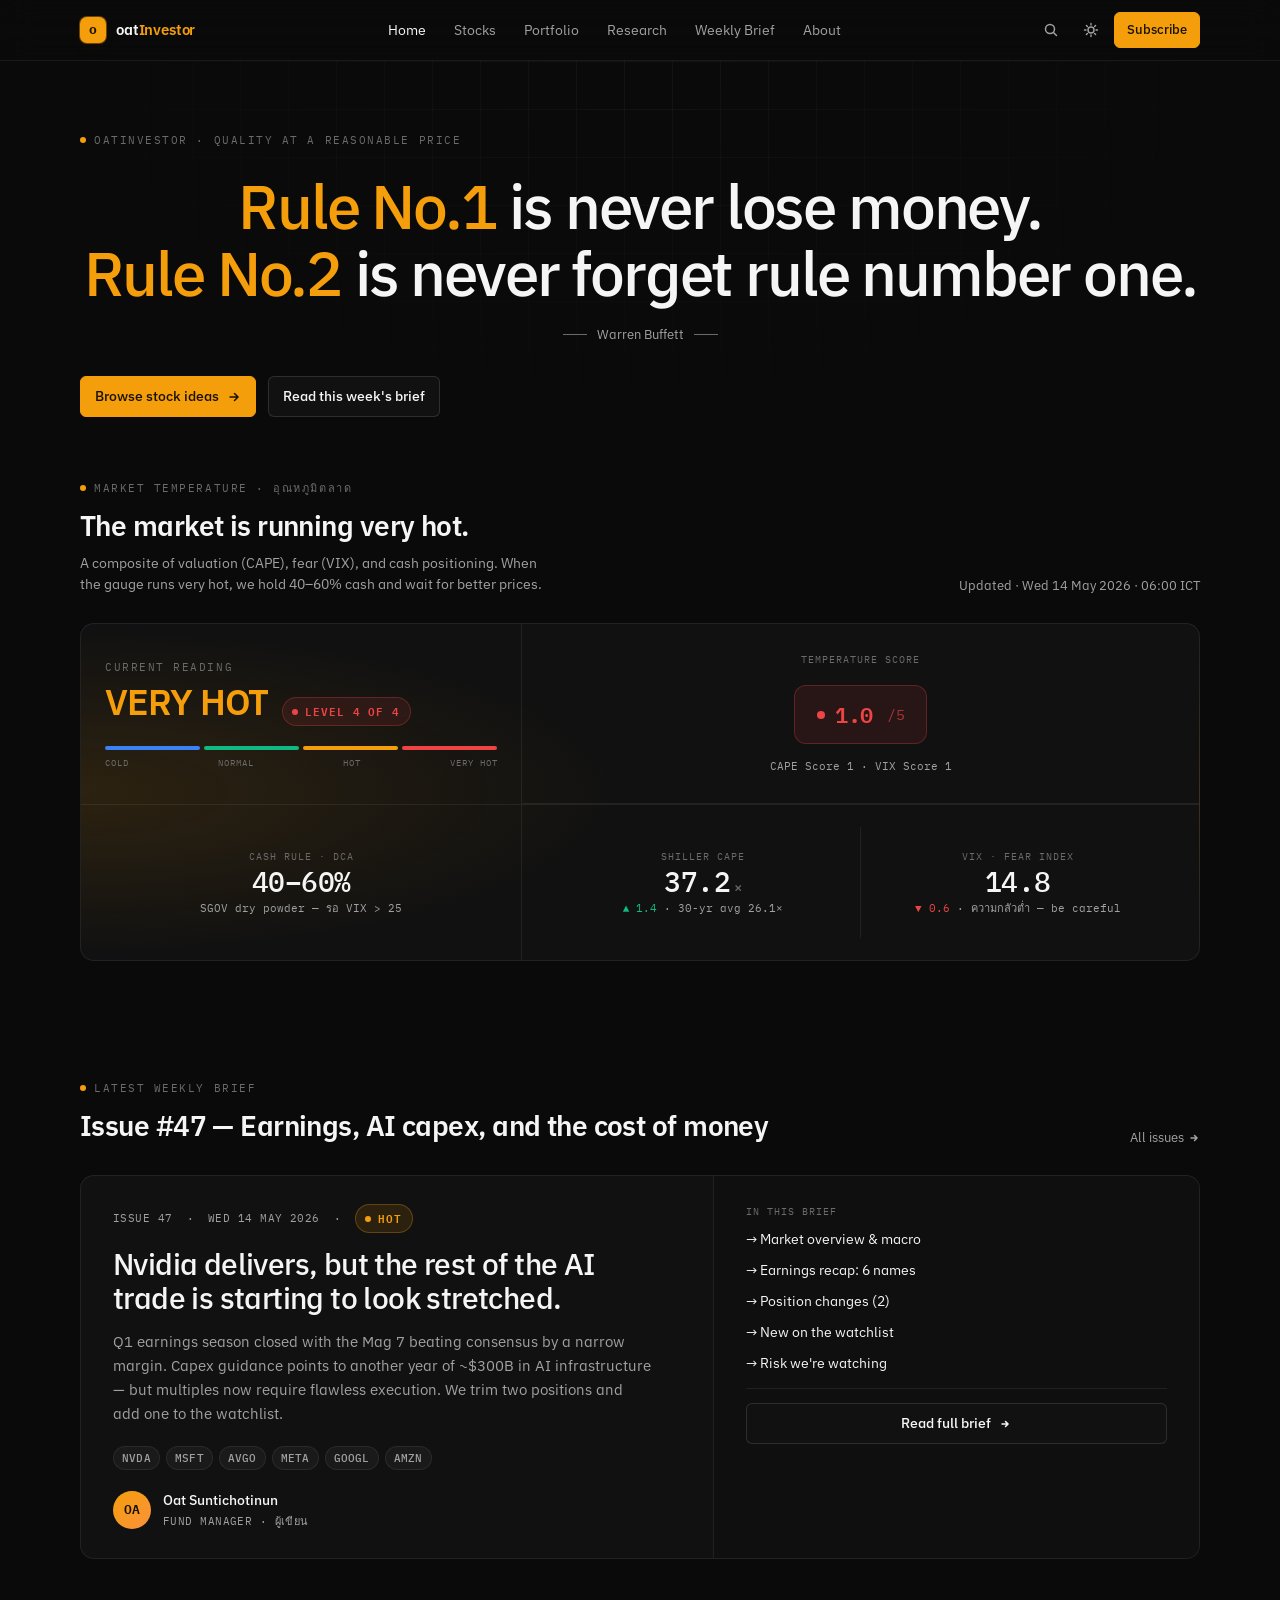
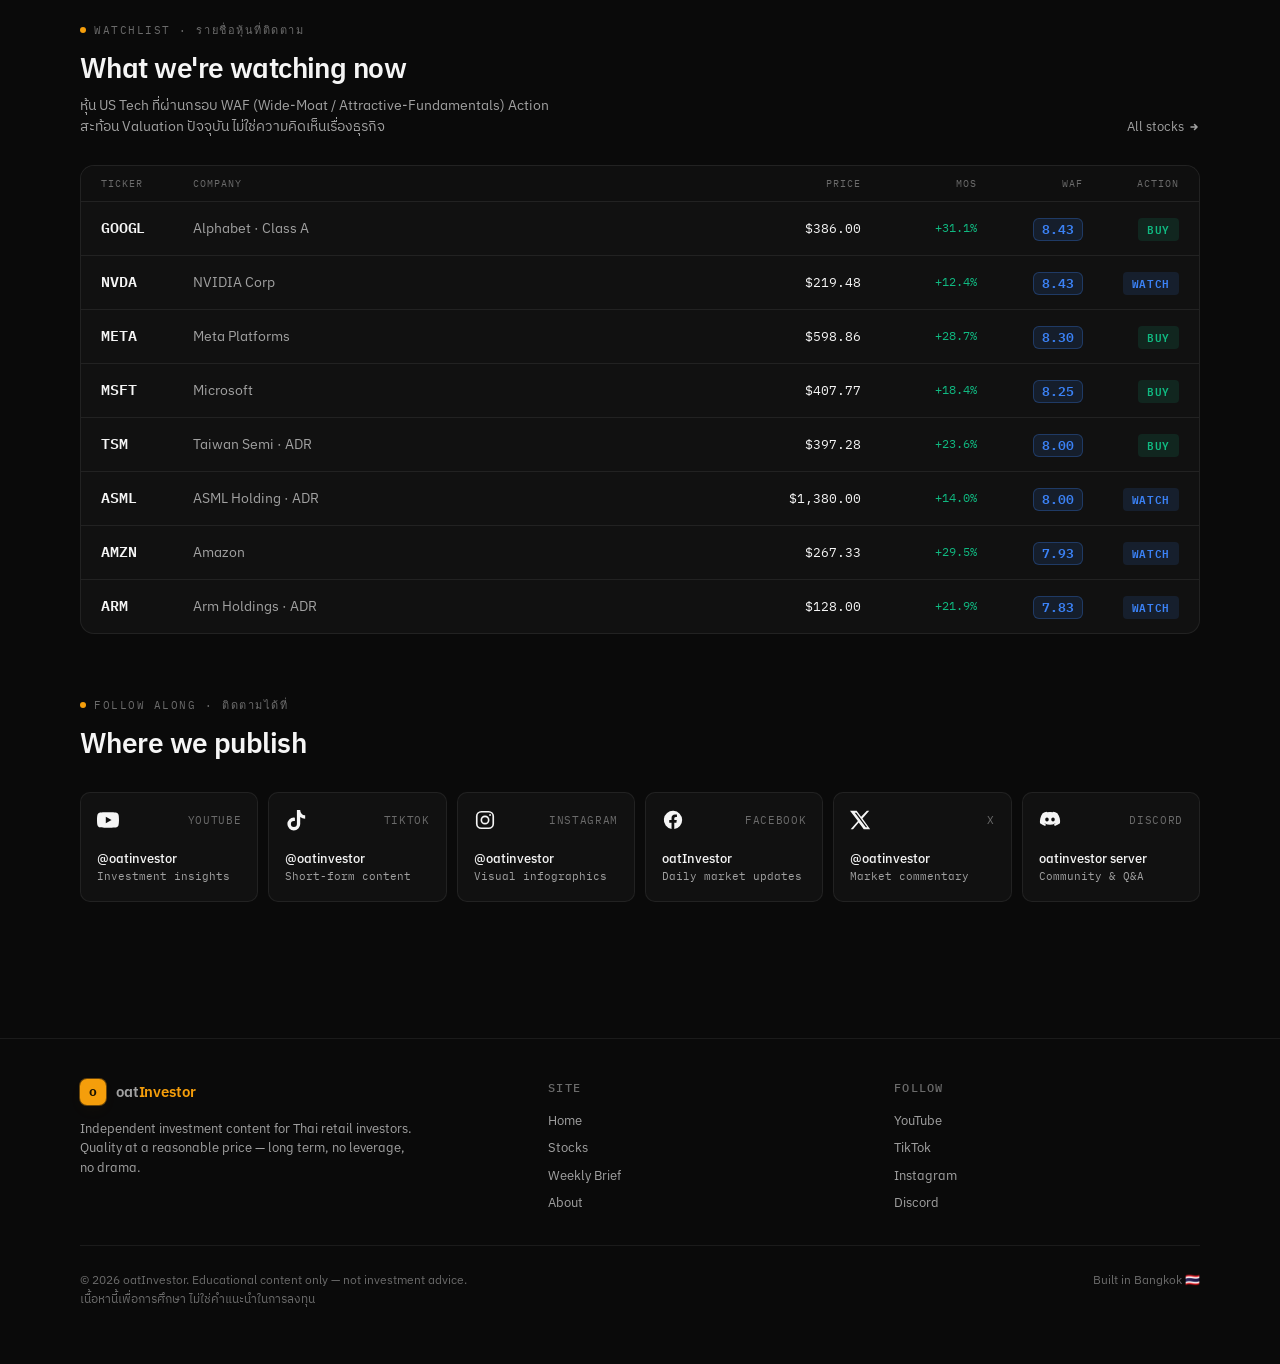
==== commit 42b05ede: "Migrate knowledge path, fix BRK.B JS key quoting, update Wiki format - generate_site_data.py: read f" ====
--- a/index.html
+++ b/index.html
@@ -52,7 +52,7 @@
       <span class="hl">Rule No.<span class="num">1</span></span> is never lose money.<br/>
       <span class="hl">Rule No.<span class="num">2</span></span> is never forget rule number one.
     </h1>
-    <div class="hero-attribution">Warren Buffett · กฎข้อแรก อย่าเสียเงิน</div>
+    <div class="hero-attribution">Warren Buffett</div>
 
     <div class="hero-cta">
       <a href="stocks.html" class="btn btn-primary">
@@ -76,55 +76,60 @@
       <span class="link-inline">Updated · Wed 14 May 2026 · 06:00 ICT</span>
     </div>
 
-    <div class="temp-widget" style="grid-template-columns:1.3fr 2fr" role="group" aria-label="Market temperature">
-
-      <!-- LEFT: Current Reading (top) + Cash Rule (bottom) -->
-      <div style="padding:0; display:grid; grid-template-rows:1fr auto">
-        <div class="temp-main" style="padding:22px 24px">
-          <div>
-            <div class="temp-main-label">Current reading</div>
-            <div style="display:flex; align-items:baseline; gap:14px; margin-top:8px">
-              <div class="temp-main-value">VERY HOT</div>
-              <span class="temp temp-veryhot"><span class="chip-dot"></span>Level 4 of 4</span>
-            </div>
+    <div class="temp-widget" style="grid-template-columns:1.3fr 2fr; grid-template-rows:1fr auto" role="group" aria-label="Market temperature">
+
+      <!-- Row 1, Col 1: Current Reading -->
+      <div class="temp-main" style="padding:22px 24px; justify-content:center">
+        <div>
+          <div class="temp-main-label">Current reading</div>
+          <div style="display:flex; align-items:baseline; gap:14px; margin-top:8px">
+            <div class="temp-main-value">VERY HOT</div>
+            <span class="temp temp-veryhot"><span class="chip-dot"></span>Level 4 of 4</span>
           </div>
-          <div>
-            <div class="temp-main-scale" aria-hidden="true">
-              <div class="tick cold"></div>
-              <div class="tick normal"></div>
-              <div class="tick hot"></div>
-              <div class="tick veryhot"></div>
-            </div>
-            <div class="temp-main-scale-labels">
-              <span>Cold</span><span>Normal</span><span>Hot</span><span>Very hot</span>
-            </div>
+        </div>
+        <div>
+          <div class="temp-main-scale" aria-hidden="true">
+            <div class="tick cold"></div>
+            <div class="tick normal"></div>
+            <div class="tick hot"></div>
+            <div class="tick veryhot"></div>
           </div>
-        </div>
-        <div class="temp-metric" style="padding:22px 24px; border-top:1px solid var(--hairline)">
-          <div class="temp-metric-label">Cash Rule · DCA</div>
-          <div class="temp-metric-value">40–60%</div>
-          <div class="temp-metric-sub">SGOV dry powder — รอ VIX &gt; 25</div>
-        </div>
-      </div>
-
-      <!-- RIGHT: Temperature Score (top, centered) + CAPE | VIX (bottom, 2-col) -->
-      <div style="padding:0; display:grid; grid-template-rows:auto 1fr">
-        <div class="temp-metric" style="padding:28px 24px; text-align:center; align-items:center; border-bottom:1px solid var(--hairline)">
-          <div class="temp-metric-label">Temperature Score</div>
-          <div class="temp-metric-value" style="color:var(--red); font-size:42px; margin:6px 0">3.9<span style="color:var(--fg-dim); font-size:18px; margin-left:4px">/4</span></div>
-          <div class="temp-metric-sub">CAPE 4/4 · VIX 4/4 · Cash 3/4</div>
-        </div>
-        <div style="display:grid; grid-template-columns:1fr 1fr">
-          <div class="temp-metric" style="padding:22px 24px; border-right:1px solid var(--hairline)">
-            <div class="temp-metric-label">Shiller CAPE</div>
-            <div class="temp-metric-value">37.2<span style="color:var(--fg-dim); font-size:14px; margin-left:4px">×</span></div>
-            <div class="temp-metric-sub"><span class="delta-up">▲ 1.4</span> · 30-yr avg 26.1×</div>
+          <div class="temp-main-scale-labels">
+            <span>Cold</span><span>Normal</span><span>Hot</span><span>Very hot</span>
           </div>
-          <div class="temp-metric" style="padding:22px 24px">
-            <div class="temp-metric-label">VIX · Fear Index</div>
-            <div class="temp-metric-value">14.8</div>
-            <div class="temp-metric-sub"><span class="delta-down">▼ 0.6</span> · ความกลัวต่ำ — be careful</div>
-          </div>
+        </div>
+      </div>
+
+      <!-- Row 1, Col 2: Temperature Score -->
+      <div class="temp-metric" style="padding:28px 24px; text-align:center; align-items:center; border-bottom:1px solid var(--hairline)">
+        <div class="temp-metric-label">Temperature Score</div>
+        <div style="margin:14px 0 10px">
+          <span class="temp temp-veryhot" style="font-size:22px; padding:12px 22px; gap:10px; border-radius:12px; letter-spacing:-0.02em">
+            <span class="chip-dot" style="width:8px;height:8px;flex-shrink:0"></span>
+            1.0<span style="font-size:15px; opacity:0.65; margin-left:4px; font-weight:400">/5</span>
+          </span>
+        </div>
+        <div class="temp-metric-sub">CAPE Score 1 · VIX Score 1</div>
+      </div>
+
+      <!-- Row 2, Col 1: Cash Rule -->
+      <div class="temp-metric" style="padding:22px 24px; border-left:0; border-top:1px solid var(--hairline); text-align:center; align-items:center">
+        <div class="temp-metric-label">Cash Rule · DCA</div>
+        <div class="temp-metric-value">40–60%</div>
+        <div class="temp-metric-sub">SGOV dry powder — รอ VIX &gt; 25</div>
+      </div>
+
+      <!-- Row 2, Col 2: CAPE + VIX -->
+      <div style="display:grid; grid-template-columns:1fr 1fr; border-top:1px solid var(--hairline)">
+        <div class="temp-metric" style="padding:22px 24px; border-right:1px solid var(--hairline); text-align:center; align-items:center">
+          <div class="temp-metric-label">Shiller CAPE</div>
+          <div class="temp-metric-value">37.2<span style="color:var(--fg-dim); font-size:14px; margin-left:4px">×</span></div>
+          <div class="temp-metric-sub"><span class="delta-up">▲ 1.4</span> · 30-yr avg 26.1×</div>
+        </div>
+        <div class="temp-metric" style="padding:22px 24px; text-align:center; align-items:center">
+          <div class="temp-metric-label">VIX · Fear Index</div>
+          <div class="temp-metric-value">14.8</div>
+          <div class="temp-metric-sub"><span class="delta-down">▼ 0.6</span> · ความกลัวต่ำ — be careful</div>
         </div>
       </div>
 
@@ -427,5 +432,34 @@
   </div>
 </footer>
 
+<script>
+// Fit hero quote: binary-search the largest font where the longest line fits exactly
+(function () {
+  const MIN_PX = 18;
+
+  function fit() {
+    const q = document.querySelector('.hero-quote');
+    if (!q) return;
+
+    q.style.whiteSpace = 'nowrap';
+    let lo = MIN_PX, hi = 120;
+    while (hi - lo > 0.25) {
+      const mid = (lo + hi) / 2;
+      q.style.fontSize = mid + 'px';
+      // q.clientWidth = h1's actual width (= container content width)
+      // q.scrollWidth = width of longest line at this font-size
+      q.scrollWidth <= q.clientWidth ? (lo = mid) : (hi = mid);
+    }
+    q.style.whiteSpace = '';
+    q.style.fontSize = Math.floor(lo) + 'px';
+  }
+
+  // Wait for fonts before measuring
+  (document.fonts ? document.fonts.ready : Promise.resolve()).then(fit);
+
+  let t;
+  window.addEventListener('resize', function () { clearTimeout(t); t = setTimeout(fit, 80); });
+})();
+</script>
 </body>
 </html>
--- a/styles.css
+++ b/styles.css
@@ -508,13 +508,12 @@
 .hero-inner { position: relative; }
 
 .hero-quote {
-  font-size: clamp(28px, 5.6vw, 56px);
+  font-size: clamp(18px, 4.5vw, 80px); /* fallback — JS overrides */
   line-height: 1.08;
   letter-spacing: -0.035em;
   font-weight: 500;
-  max-width: 22ch;
   margin-top: 24px;
-  text-wrap: balance;
+  text-align: center;
 }
 .hero-quote .hl { color: var(--amber); }
 .hero-quote .num {
@@ -526,11 +525,13 @@
   font-size: 13px;
   color: var(--fg-muted);
   margin-top: 18px;
-  display: inline-flex;
-  align-items: center;
+  display: flex;
+  align-items: center;
+  justify-content: center;
   gap: 10px;
 }
-.hero-attribution::before {
+.hero-attribution::before,
+.hero-attribution::after {
   content: "";
   width: 24px;
   height: 1px;
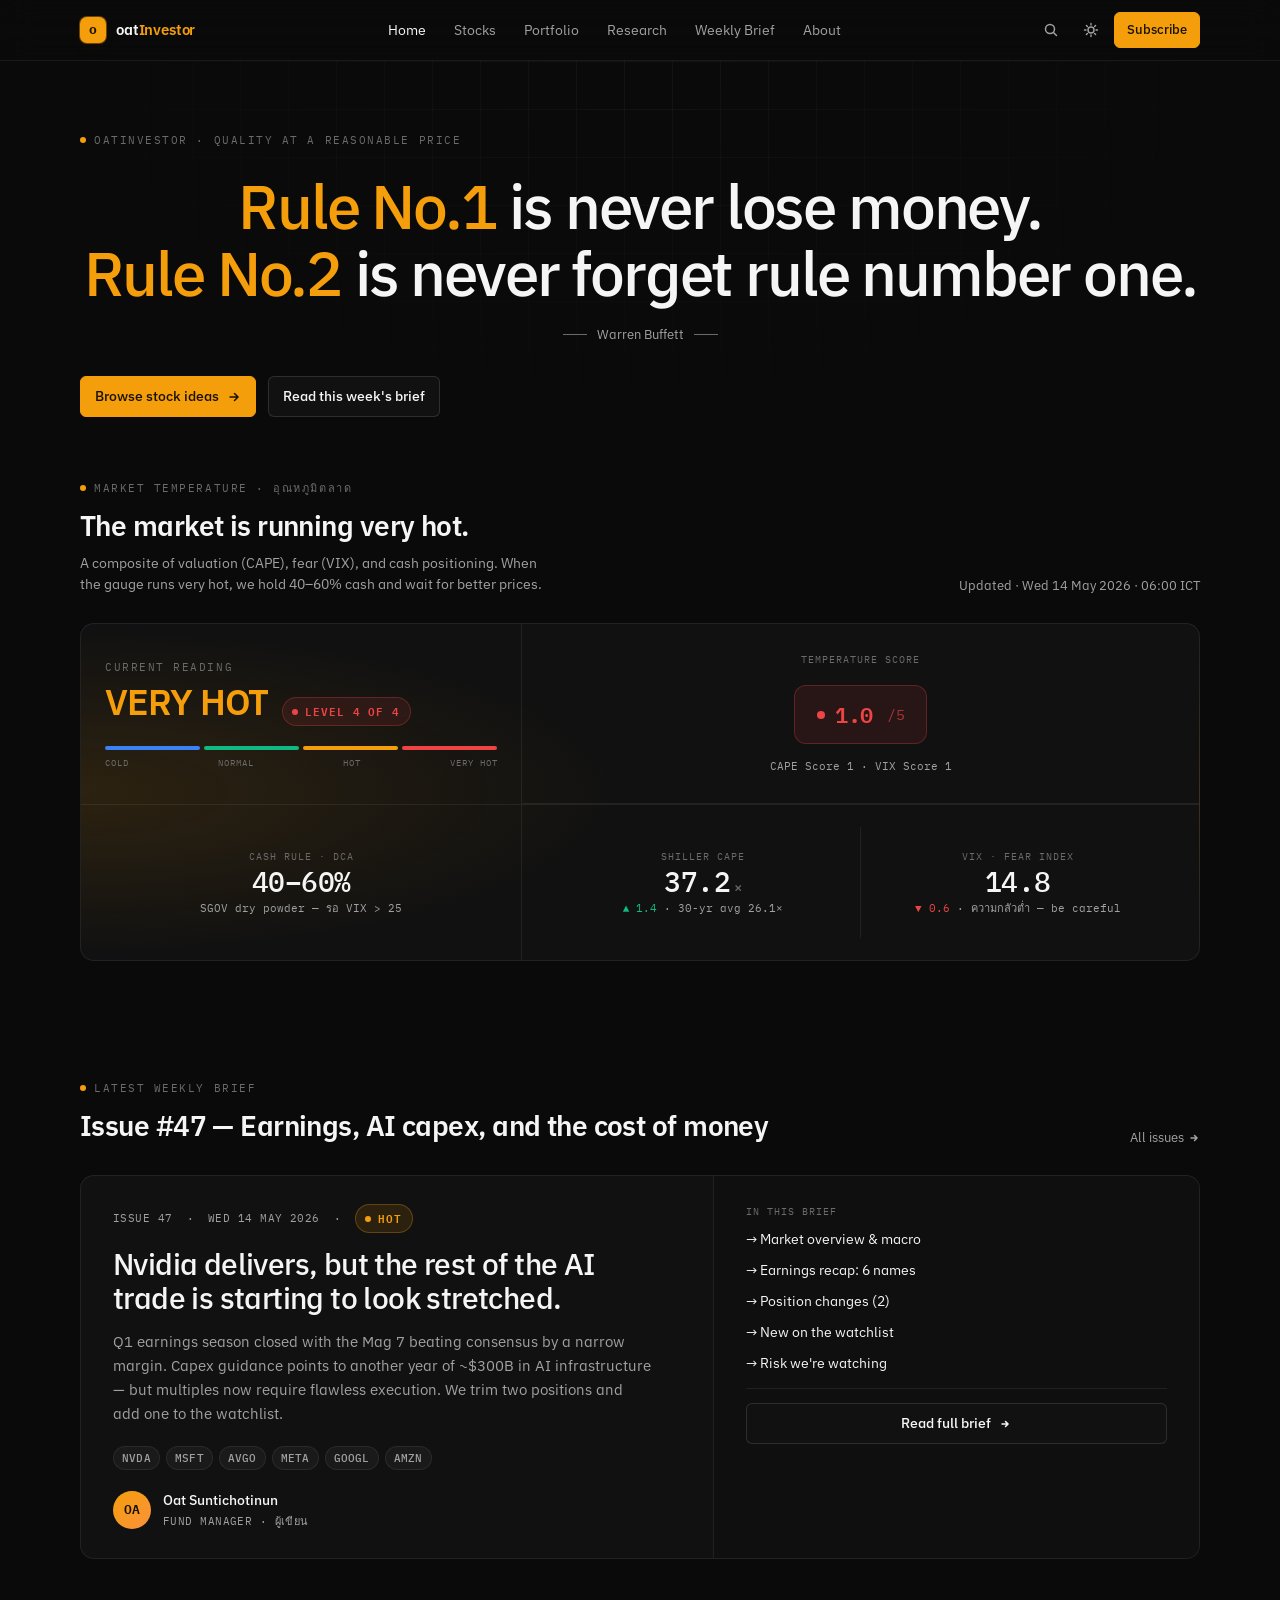
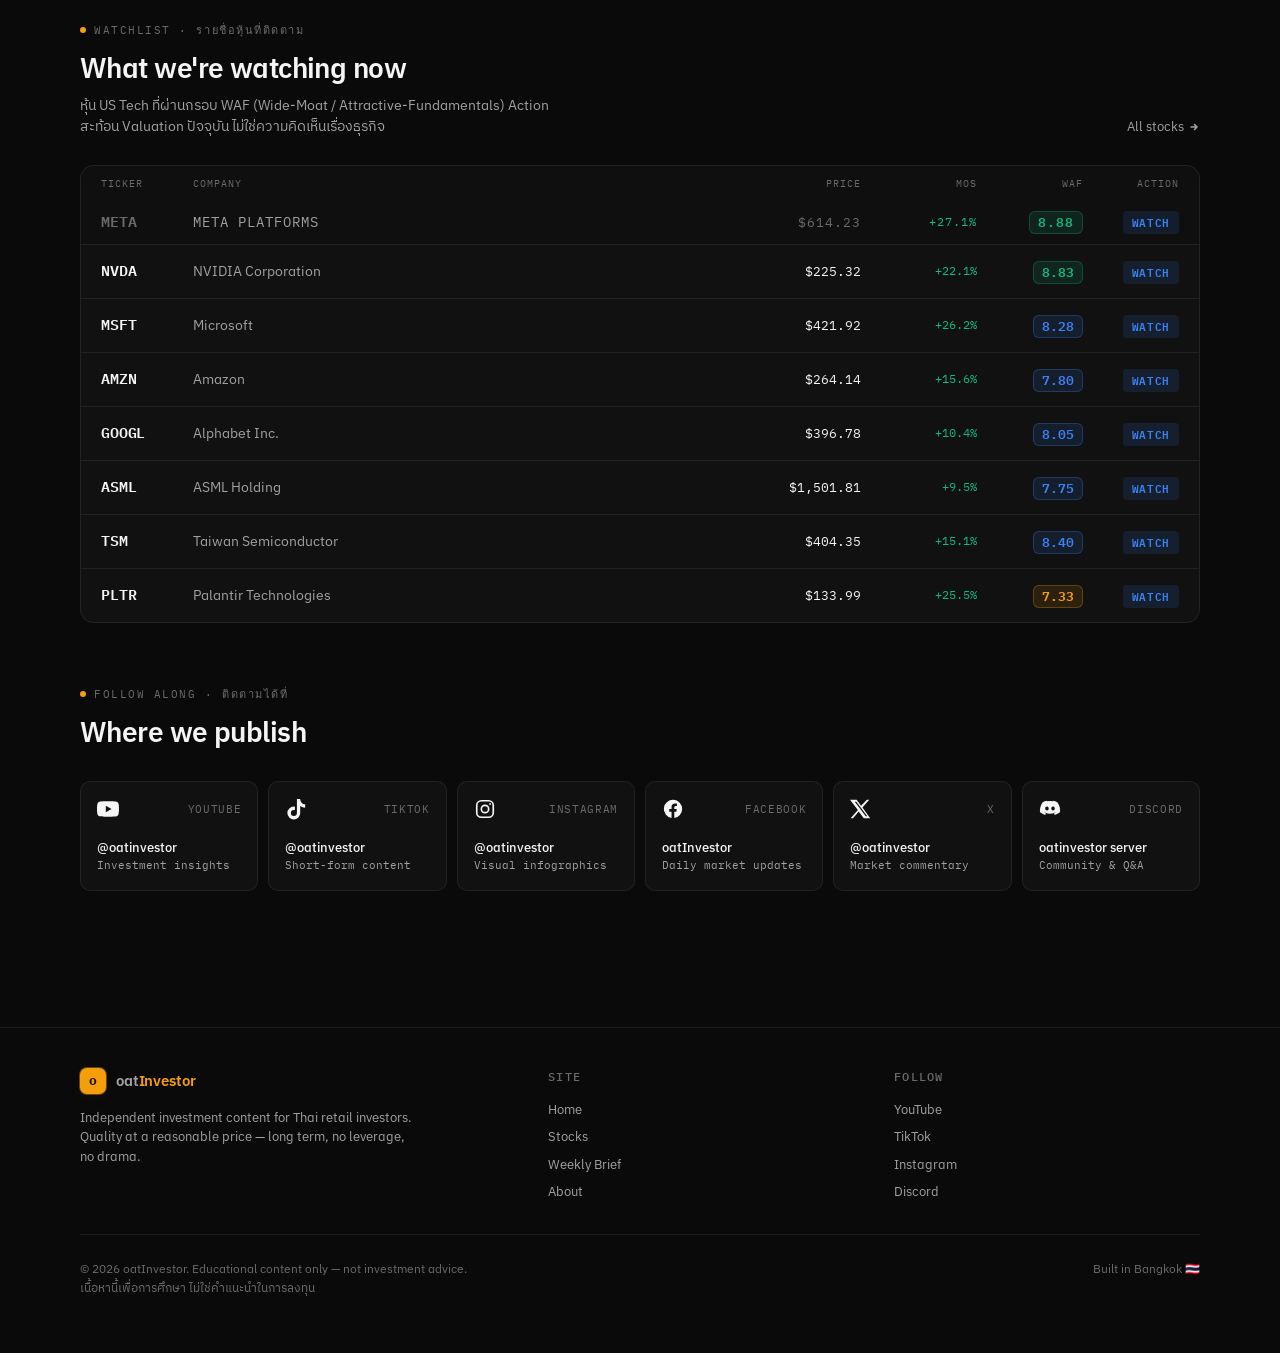
==== commit 8e6504a7: "Replace stale hardcoded watchlist with dynamic load from stocks.json - index.html: Remove 8 hardcode" ====
--- a/index.html
+++ b/index.html
@@ -219,7 +219,7 @@
       </a>
     </div>
 
-    <div class="watchlist">
+    <div class="watchlist" id="home-watchlist">
       <!-- Header row -->
       <div class="watchlist-row">
         <span>Ticker</span>
@@ -229,86 +229,7 @@
         <span style="text-align:right">WAF</span>
         <span style="text-align:right">Action</span>
       </div>
-
-      <!-- GOOGL -->
-      <a class="watchlist-row" href="stocks.html">
-        <span class="watchlist-ticker">GOOGL</span>
-        <span class="watchlist-name">Alphabet · Class A</span>
-        <span class="watchlist-price col-hide-mobile">$386.00</span>
-        <span class="watchlist-delta delta-up col-hide-mobile">+31.1%</span>
-        <span style="text-align:right"><span class="waf waf-mid">8.43</span></span>
-        <span style="text-align:right"><span class="action action-buy">Buy</span></span>
-      </a>
-
-      <!-- NVDA -->
-      <a class="watchlist-row" href="stock-nvda.html">
-        <span class="watchlist-ticker">NVDA</span>
-        <span class="watchlist-name">NVIDIA Corp</span>
-        <span class="watchlist-price col-hide-mobile">$219.48</span>
-        <span class="watchlist-delta delta-up col-hide-mobile">+12.4%</span>
-        <span style="text-align:right"><span class="waf waf-mid">8.43</span></span>
-        <span style="text-align:right"><span class="action action-watch">Watch</span></span>
-      </a>
-
-      <!-- META -->
-      <a class="watchlist-row" href="stocks.html">
-        <span class="watchlist-ticker">META</span>
-        <span class="watchlist-name">Meta Platforms</span>
-        <span class="watchlist-price col-hide-mobile">$598.86</span>
-        <span class="watchlist-delta delta-up col-hide-mobile">+28.7%</span>
-        <span style="text-align:right"><span class="waf waf-mid">8.30</span></span>
-        <span style="text-align:right"><span class="action action-buy">Buy</span></span>
-      </a>
-
-      <!-- MSFT -->
-      <a class="watchlist-row" href="stocks.html">
-        <span class="watchlist-ticker">MSFT</span>
-        <span class="watchlist-name">Microsoft</span>
-        <span class="watchlist-price col-hide-mobile">$407.77</span>
-        <span class="watchlist-delta delta-up col-hide-mobile">+18.4%</span>
-        <span style="text-align:right"><span class="waf waf-mid">8.25</span></span>
-        <span style="text-align:right"><span class="action action-buy">Buy</span></span>
-      </a>
-
-      <!-- TSM -->
-      <a class="watchlist-row" href="stocks.html">
-        <span class="watchlist-ticker">TSM</span>
-        <span class="watchlist-name">Taiwan Semi · ADR</span>
-        <span class="watchlist-price col-hide-mobile">$397.28</span>
-        <span class="watchlist-delta delta-up col-hide-mobile">+23.6%</span>
-        <span style="text-align:right"><span class="waf waf-mid">8.00</span></span>
-        <span style="text-align:right"><span class="action action-buy">Buy</span></span>
-      </a>
-
-      <!-- ASML -->
-      <a class="watchlist-row" href="stocks.html">
-        <span class="watchlist-ticker">ASML</span>
-        <span class="watchlist-name">ASML Holding · ADR</span>
-        <span class="watchlist-price col-hide-mobile">$1,380.00</span>
-        <span class="watchlist-delta delta-up col-hide-mobile">+14.0%</span>
-        <span style="text-align:right"><span class="waf waf-mid">8.00</span></span>
-        <span style="text-align:right"><span class="action action-watch">Watch</span></span>
-      </a>
-
-      <!-- AMZN -->
-      <a class="watchlist-row" href="stocks.html">
-        <span class="watchlist-ticker">AMZN</span>
-        <span class="watchlist-name">Amazon</span>
-        <span class="watchlist-price col-hide-mobile">$267.33</span>
-        <span class="watchlist-delta delta-up col-hide-mobile">+29.5%</span>
-        <span style="text-align:right"><span class="waf waf-mid">7.93</span></span>
-        <span style="text-align:right"><span class="action action-watch">Watch</span></span>
-      </a>
-
-      <!-- ARM -->
-      <a class="watchlist-row" href="stocks.html">
-        <span class="watchlist-ticker">ARM</span>
-        <span class="watchlist-name">Arm Holdings · ADR</span>
-        <span class="watchlist-price col-hide-mobile">$128.00</span>
-        <span class="watchlist-delta delta-up col-hide-mobile">+21.9%</span>
-        <span style="text-align:right"><span class="waf waf-mid">7.83</span></span>
-        <span style="text-align:right"><span class="action action-watch">Watch</span></span>
-      </a>
+      <div id="home-watchlist-rows" style="display:contents"></div>
     </div>
   </div>
 </section>
@@ -433,6 +354,46 @@
 </footer>
 
 <script>
+// ── Home Watchlist — dynamic from stocks.json ─────────────────────────────────
+(async function () {
+  const TOP_TICKERS = ['META','NVDA','MSFT','AMZN','GOOGL','ASML','TSM','PLTR'];
+  const ACTION_CLASS = { buy:'action-buy', watch:'action-watch', hold:'action-hold', sell:'action-sell' };
+  const WAF_CLASS    = w => w >= 8.5 ? 'waf-high' : w >= 7.5 ? 'waf-mid' : 'waf-low';
+
+  let stocks = {};
+  try {
+    const resp = await fetch('data/stocks.json');
+    if (resp.ok) stocks = await resp.json();
+  } catch (_) {}
+
+  const container = document.getElementById('home-watchlist-rows');
+  if (!container || !Object.keys(stocks).length) return;
+
+  const rows = TOP_TICKERS
+    .map(t => stocks[t])
+    .filter(Boolean)
+    .slice(0, 8);
+
+  container.innerHTML = rows.map(s => {
+    const ticker = s.symbol || s.ticker || Object.keys(stocks).find(k => stocks[k] === s) || '';
+    const mosSign = s.mos >= 0 ? '+' : '';
+    const mosCls  = s.mos >= 0 ? 'delta-up' : 'delta-down';
+    const aClass  = ACTION_CLASS[s.action] || 'action-hold';
+    const aLabel  = s.actionLabel || s.action || 'Watch';
+    const price   = s.price != null ? '$' + (+s.price).toLocaleString('en-US',{minimumFractionDigits:2,maximumFractionDigits:2}) : '—';
+    const mos     = s.mos  != null ? `${mosSign}${(+s.mos).toFixed(1)}%` : '—';
+    const waf     = s.waf  != null ? (+s.waf).toFixed(2) : '—';
+    return `<a class="watchlist-row" href="stock.html?t=${ticker}">
+      <span class="watchlist-ticker">${ticker}</span>
+      <span class="watchlist-name">${s.name || ''}</span>
+      <span class="watchlist-price col-hide-mobile">${price}</span>
+      <span class="watchlist-delta ${mosCls} col-hide-mobile">${mos}</span>
+      <span style="text-align:right"><span class="waf ${WAF_CLASS(s.waf)}">${waf}</span></span>
+      <span style="text-align:right"><span class="action ${aClass}">${aLabel}</span></span>
+    </a>`;
+  }).join('');
+})();
+
 // Fit hero quote: binary-search the largest font where the longest line fits exactly
 (function () {
   const MIN_PX = 18;
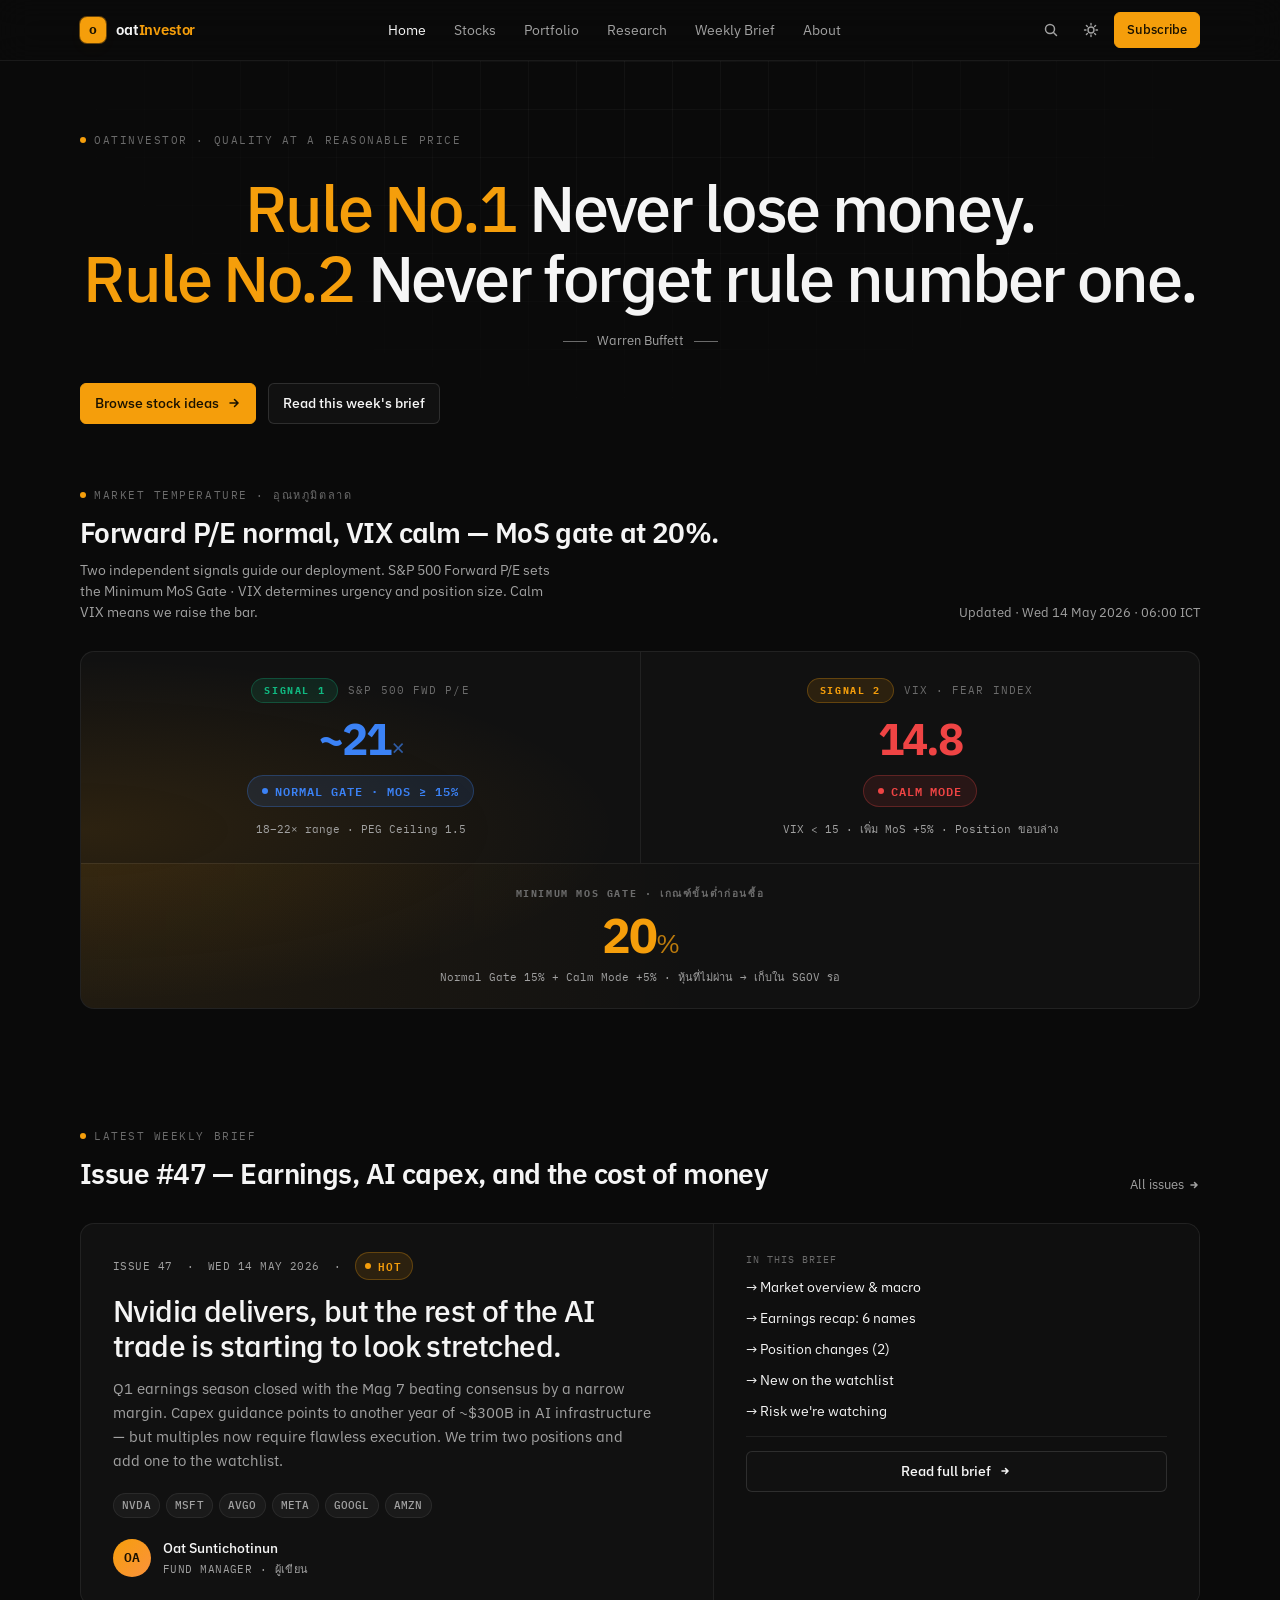
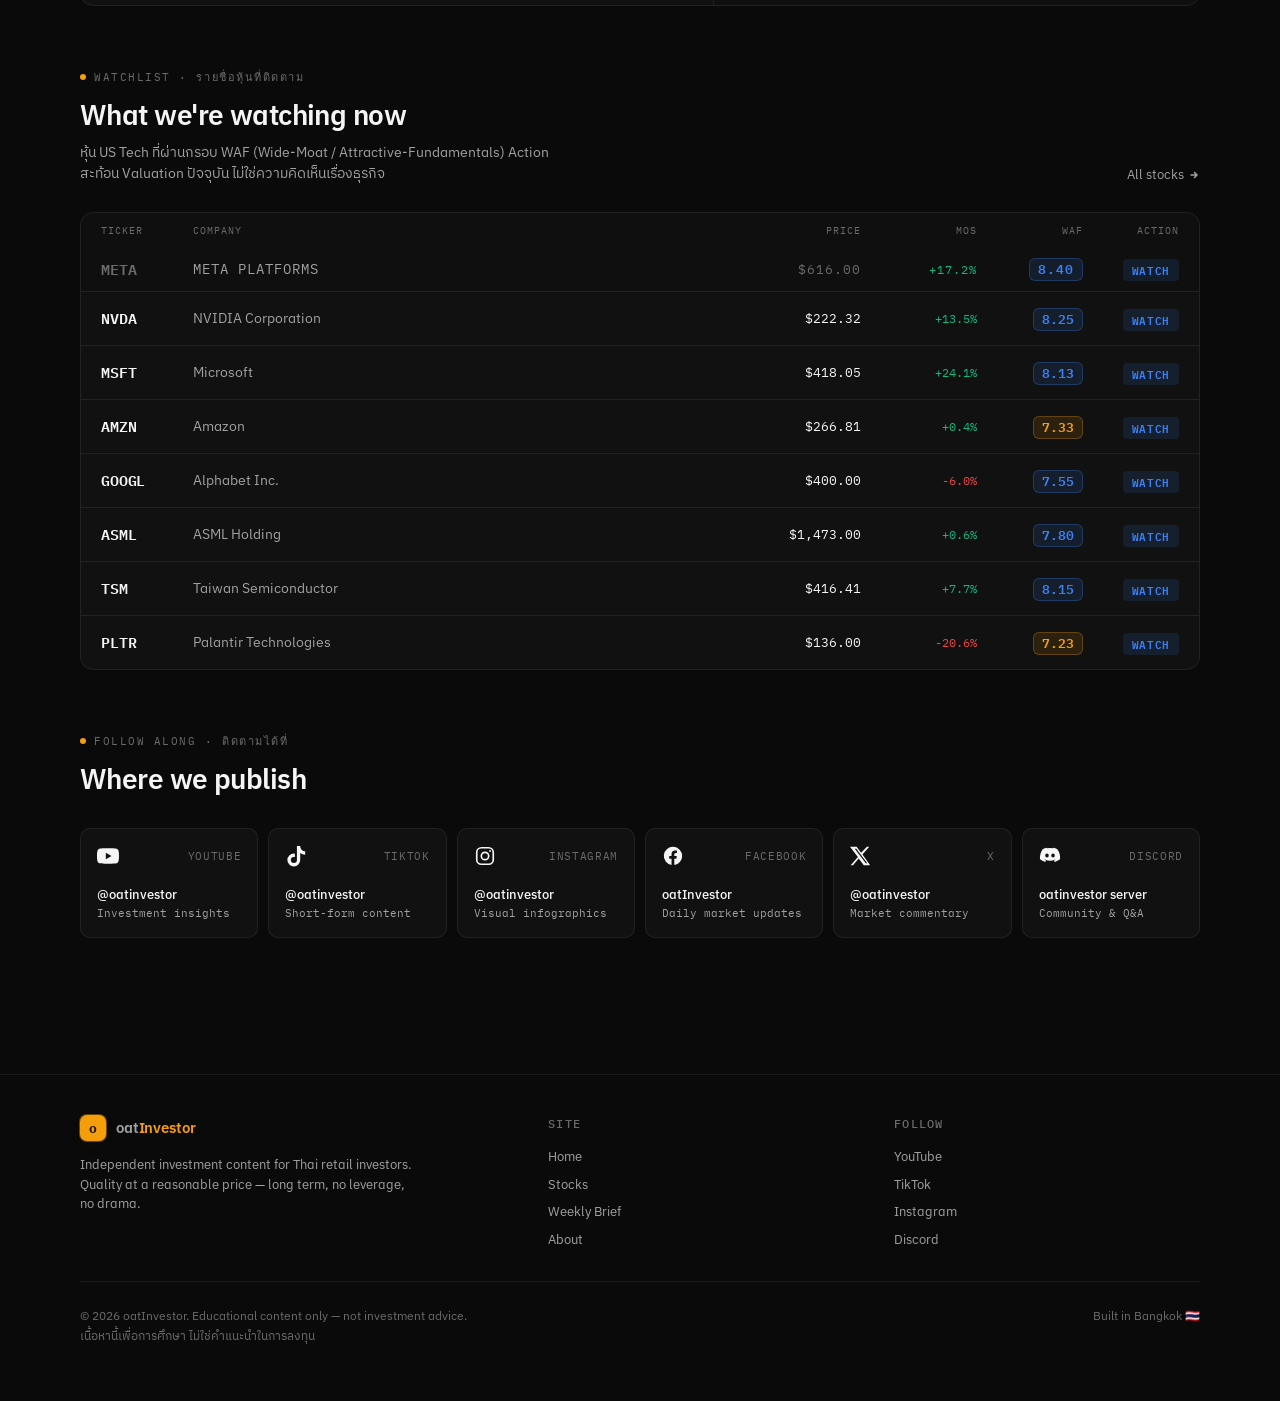
==== commit 8114d7f2: "fix: correct price data flow and regenerate all site data generate_site_data.py was reading price/fv" ====
--- a/index.html
+++ b/index.html
@@ -49,8 +49,8 @@
   <div class="container hero-inner">
     <span class="eyebrow">oatInvestor · Quality at a reasonable price</span>
     <h1 class="hero-quote">
-      <span class="hl">Rule No.<span class="num">1</span></span> is never lose money.<br/>
-      <span class="hl">Rule No.<span class="num">2</span></span> is never forget rule number one.
+      <span class="hl">Rule No.<span class="num">1</span></span> Never lose money.<br/>
+      <span class="hl">Rule No.<span class="num">2</span></span> Never forget rule number one.
     </h1>
     <div class="hero-attribution">Warren Buffett</div>
 
@@ -70,67 +70,41 @@
     <div class="section-head">
       <div>
         <span class="eyebrow">Market Temperature · อุณหภูมิตลาด</span>
-        <h2>The market is running very hot.</h2>
-        <p class="lead">A composite of valuation (CAPE), fear (VIX), and cash positioning. When the gauge runs very hot, we hold 40–60% cash and wait for better prices.</p>
+        <h2>Forward P/E normal, VIX calm — MoS gate at 20%.</h2>
+        <p class="lead">Two independent signals guide our deployment. S&amp;P 500 Forward P/E sets the Minimum MoS Gate · VIX determines urgency and position size. Calm VIX means we raise the bar.</p>
       </div>
       <span class="link-inline">Updated · Wed 14 May 2026 · 06:00 ICT</span>
     </div>
 
-    <div class="temp-widget" style="grid-template-columns:1.3fr 2fr; grid-template-rows:1fr auto" role="group" aria-label="Market temperature">
-
-      <!-- Row 1, Col 1: Current Reading -->
-      <div class="temp-main" style="padding:22px 24px; justify-content:center">
-        <div>
-          <div class="temp-main-label">Current reading</div>
-          <div style="display:flex; align-items:baseline; gap:14px; margin-top:8px">
-            <div class="temp-main-value">VERY HOT</div>
-            <span class="temp temp-veryhot"><span class="chip-dot"></span>Level 4 of 4</span>
-          </div>
-        </div>
-        <div>
-          <div class="temp-main-scale" aria-hidden="true">
-            <div class="tick cold"></div>
-            <div class="tick normal"></div>
-            <div class="tick hot"></div>
-            <div class="tick veryhot"></div>
-          </div>
-          <div class="temp-main-scale-labels">
-            <span>Cold</span><span>Normal</span><span>Hot</span><span>Very hot</span>
-          </div>
-        </div>
-      </div>
-
-      <!-- Row 1, Col 2: Temperature Score -->
-      <div class="temp-metric" style="padding:28px 24px; text-align:center; align-items:center; border-bottom:1px solid var(--hairline)">
-        <div class="temp-metric-label">Temperature Score</div>
-        <div style="margin:14px 0 10px">
-          <span class="temp temp-veryhot" style="font-size:22px; padding:12px 22px; gap:10px; border-radius:12px; letter-spacing:-0.02em">
-            <span class="chip-dot" style="width:8px;height:8px;flex-shrink:0"></span>
-            1.0<span style="font-size:15px; opacity:0.65; margin-left:4px; font-weight:400">/5</span>
-          </span>
-        </div>
-        <div class="temp-metric-sub">CAPE Score 1 · VIX Score 1</div>
-      </div>
-
-      <!-- Row 2, Col 1: Cash Rule -->
-      <div class="temp-metric" style="padding:22px 24px; border-left:0; border-top:1px solid var(--hairline); text-align:center; align-items:center">
-        <div class="temp-metric-label">Cash Rule · DCA</div>
-        <div class="temp-metric-value">40–60%</div>
-        <div class="temp-metric-sub">SGOV dry powder — รอ VIX &gt; 25</div>
-      </div>
-
-      <!-- Row 2, Col 2: CAPE + VIX -->
-      <div style="display:grid; grid-template-columns:1fr 1fr; border-top:1px solid var(--hairline)">
-        <div class="temp-metric" style="padding:22px 24px; border-right:1px solid var(--hairline); text-align:center; align-items:center">
-          <div class="temp-metric-label">Shiller CAPE</div>
-          <div class="temp-metric-value">37.2<span style="color:var(--fg-dim); font-size:14px; margin-left:4px">×</span></div>
-          <div class="temp-metric-sub"><span class="delta-up">▲ 1.4</span> · 30-yr avg 26.1×</div>
-        </div>
-        <div class="temp-metric" style="padding:22px 24px; text-align:center; align-items:center">
-          <div class="temp-metric-label">VIX · Fear Index</div>
-          <div class="temp-metric-value">14.8</div>
-          <div class="temp-metric-sub"><span class="delta-down">▼ 0.6</span> · ความกลัวต่ำ — be careful</div>
-        </div>
+    <div class="temp-widget" style="grid-template-columns:1fr 1fr; grid-template-rows:auto auto" role="group" aria-label="Market temperature">
+
+      <!-- Top left: SIGNAL 1 — S&P 500 Forward P/E -->
+      <div class="temp-main" style="padding:26px; justify-content:center; align-items:center; text-align:center; gap:14px">
+        <div style="display:flex; align-items:center; justify-content:center; gap:10px; flex-wrap:wrap">
+          <span style="font-family:var(--font-mono); font-size:10px; font-weight:700; letter-spacing:0.16em; text-transform:uppercase; color:var(--green); background:var(--green-soft); border:1px solid var(--green-line); padding:4px 12px; border-radius:999px">Signal 1</span>
+          <span style="font-family:var(--font-mono); font-size:11px; color:var(--fg-dim); text-transform:uppercase; letter-spacing:0.1em">S&amp;P 500 Fwd P/E</span>
+        </div>
+        <div style="font-size:44px; font-weight:700; letter-spacing:-0.04em; line-height:1; color:var(--blue); font-family:var(--font-sans)">~21<span style="font-size:24px; opacity:0.65; font-weight:400">×</span></div>
+        <span class="temp temp-cold" style="font-size:12px; padding:6px 14px"><span class="chip-dot"></span>Normal Gate · MoS ≥ 15%</span>
+        <div class="temp-metric-sub">18–22× range · PEG Ceiling 1.5</div>
+      </div>
+
+      <!-- Top right: SIGNAL 2 — VIX Mode -->
+      <div class="temp-metric" style="padding:26px; text-align:center; align-items:center; gap:14px">
+        <div style="display:flex; align-items:center; justify-content:center; gap:10px; flex-wrap:wrap">
+          <span style="font-family:var(--font-mono); font-size:10px; font-weight:700; letter-spacing:0.16em; text-transform:uppercase; color:var(--amber); background:var(--amber-soft); border:1px solid var(--amber-line); padding:4px 12px; border-radius:999px">Signal 2</span>
+          <span style="font-family:var(--font-mono); font-size:11px; color:var(--fg-dim); text-transform:uppercase; letter-spacing:0.1em">VIX · Fear Index</span>
+        </div>
+        <div style="font-size:44px; font-weight:700; letter-spacing:-0.04em; line-height:1; color:var(--red); font-family:var(--font-sans)">14.8</div>
+        <span class="temp temp-veryhot" style="font-size:12px; padding:6px 14px"><span class="chip-dot"></span>Calm Mode</span>
+        <div class="temp-metric-sub">VIX &lt; 15 · เพิ่ม MoS +5% · Position ขอบล่าง</div>
+      </div>
+
+      <!-- Bottom: Minimum MoS Gate (full width) -->
+      <div style="padding:22px 28px; border-top:1px solid var(--hairline); border-left:0; grid-column:1/-1; display:flex; flex-direction:column; align-items:center; gap:10px; background:linear-gradient(90deg, rgba(245,158,11,0.07) 0%, transparent 55%)">
+        <div style="font-family:var(--font-mono); font-size:10px; font-weight:700; letter-spacing:0.16em; text-transform:uppercase; color:var(--fg-dim)">Minimum MoS Gate · เกณฑ์ขั้นต่ำก่อนซื้อ</div>
+        <div style="font-size:48px; font-weight:700; letter-spacing:-0.04em; line-height:1; color:var(--amber); font-family:var(--font-sans)">20<span style="font-size:26px; opacity:0.75; font-weight:400">%</span></div>
+        <div class="temp-metric-sub">Normal Gate 15% + Calm Mode +5% · หุ้นที่ไม่ผ่าน → เก็บใน SGOV รอ</div>
       </div>
 
     </div>
--- a/styles.css
+++ b/styles.css
@@ -309,6 +309,7 @@
 .action-sell  { background: var(--red-soft); color: var(--red); }
 .action-watch { background: var(--blue-soft); color: var(--blue); }
 .action-hold  { background: var(--chip-bg); color: var(--fg-muted); }
+.action-study { background: rgba(120,120,120,0.1); color: var(--fg-dim); }
 
 /* Conviction */
 .conv {
